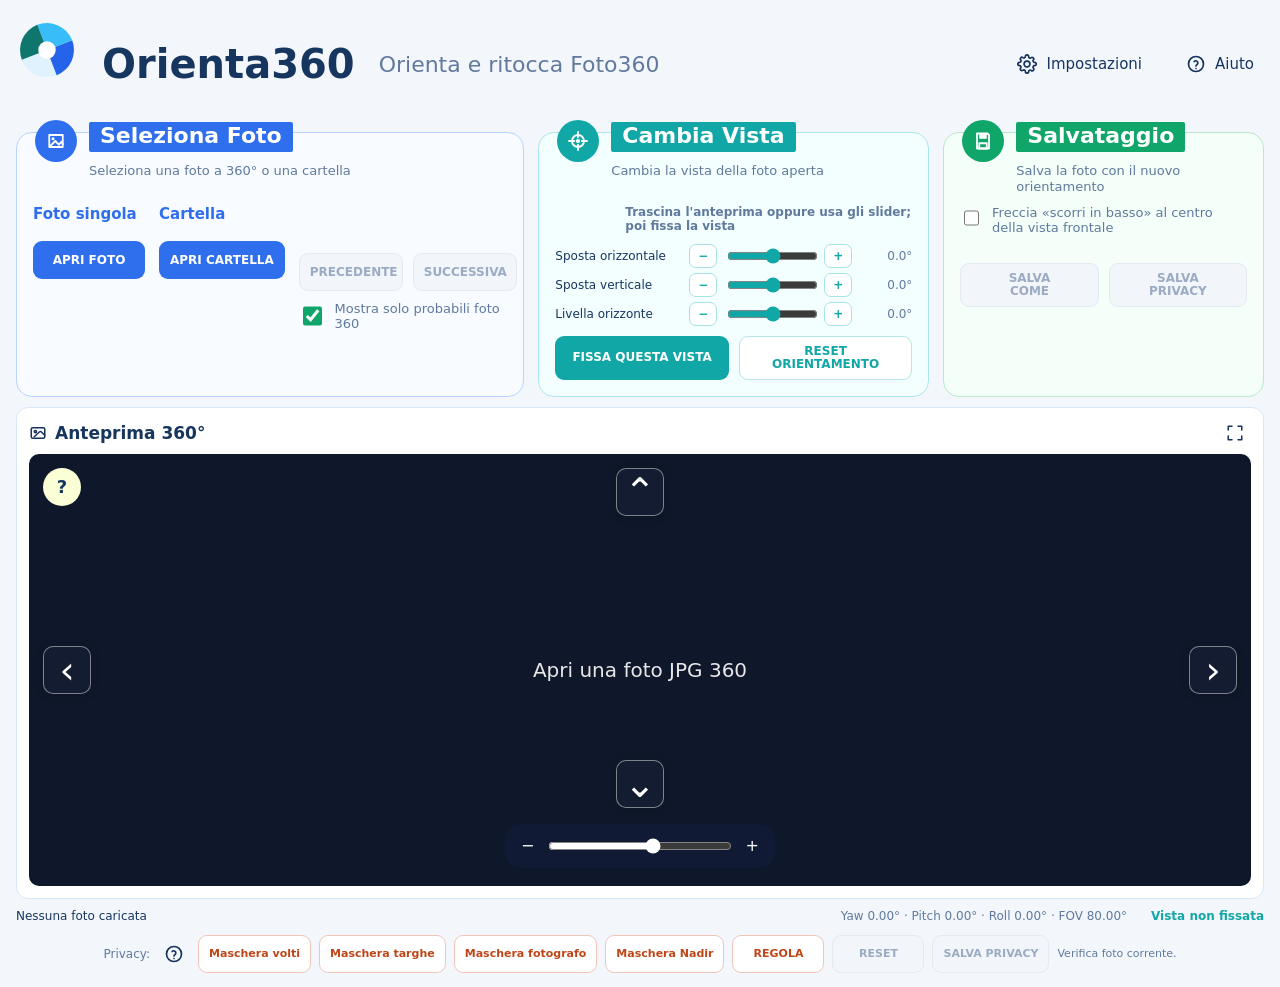
==== docs/index.html @ a8774b63 "rifatto" ====
<!doctype html>
<html lang="it">
<head>
  <meta charset="utf-8">
  <meta name="viewport" content="width=device-width, initial-scale=1">
  <title>Orienta360 Online</title>
  <link rel="icon" href="assets/icons/app-logo.svg">
  <link rel="stylesheet" href="styles.css">
</head>
<body>
  <input id="photoInput" class="visually-hidden" type="file" accept="image/jpeg,image/jpg">
  <input id="folderInput" class="visually-hidden" type="file" accept="image/jpeg,image/jpg" multiple webkitdirectory>
  <input id="logoInput" class="visually-hidden" type="file" accept="image/png,image/jpeg,image/webp,image/bmp">

  <main class="app-shell">
    <header class="app-header">
      <img src="assets/icons/app-logo.svg" alt="" class="app-logo">
      <h1>Orienta360</h1>
      <span>Orienta e ritocca Foto360</span>
      <button id="settingsButton" class="header-button" type="button" title="Impostazioni">
        <img src="assets/icons/gear.svg" alt="">
        <span>Impostazioni</span>
      </button>
      <button id="helpButton" class="header-button" type="button" title="Aiuto">
        <img src="assets/icons/help.svg" alt="">
        <span>Aiuto</span>
      </button>
    </header>

    <section class="top-grid">
      <article class="card select-card">
        <div class="card-icon blue"><img src="assets/icons/photo.svg" alt=""></div>
        <h2 class="card-title blue">Seleziona Foto</h2>
        <p class="card-subtitle">Seleziona una foto a 360° o una cartella</p>
        <div class="select-layout">
          <div>
            <h3>Foto singola</h3>
            <button id="openPhotoButton" class="action-button blue filled" type="button">APRI FOTO</button>
          </div>
          <div>
            <h3>Cartella</h3>
            <button id="openFolderButton" class="action-button blue filled" type="button">APRI CARTELLA</button>
          </div>
          <div class="folder-controls">
            <button id="previousButton" class="action-button ghost" type="button" disabled>PRECEDENTE</button>
            <button id="nextButton" class="action-button ghost" type="button" disabled>SUCCESSIVA</button>
            <label class="check-row"><input id="filter360" type="checkbox" checked> <span>Mostra solo probabili foto 360</span></label>
          </div>
        </div>
      </article>

      <article class="card view-card">
        <div class="card-icon teal"><img src="assets/icons/target.svg" alt=""></div>
        <h2 class="card-title teal">Cambia Vista</h2>
        <p class="card-subtitle">Cambia la vista della foto aperta</p>
        <p class="view-hint">Trascina l'anteprima oppure usa gli slider; poi fissa la vista</p>
        <div class="slider-row">
          <span>Sposta orizzontale</span>
          <button class="step-button" data-step="yaw:-2" type="button">−</button>
          <input id="yawSlider" type="range" min="-180" max="180" value="0" step="1">
          <button class="step-button" data-step="yaw:2" type="button">+</button>
          <output id="yawValue">0.0°</output>
        </div>
        <div class="slider-row">
          <span>Sposta verticale</span>
          <button class="step-button" data-step="pitch:-0.5" type="button">−</button>
          <input id="pitchSlider" type="range" min="-89.5" max="89.5" value="0" step="0.5">
          <button class="step-button" data-step="pitch:0.5" type="button">+</button>
          <output id="pitchValue">0.0°</output>
        </div>
        <div class="slider-row">
          <span>Livella orizzonte</span>
          <button class="step-button" data-step="roll:-0.5" type="button">−</button>
          <input id="rollSlider" type="range" min="-45" max="45" value="0" step="0.5">
          <button class="step-button" data-step="roll:0.5" type="button">+</button>
          <output id="rollValue">0.0°</output>
        </div>
        <div class="button-row">
          <button id="fixViewButton" class="action-button teal filled" type="button">FISSA QUESTA VISTA</button>
          <button id="resetViewButton" class="action-button teal outline" type="button">RESET ORIENTAMENTO</button>
        </div>
      </article>

      <article class="card save-card">
        <div class="card-icon green"><img src="assets/icons/save.svg" alt=""></div>
        <h2 class="card-title green">Salvataggio</h2>
        <p class="card-subtitle">Salva la foto con il nuovo orientamento</p>
        <label class="check-row nadir-arrow"><input id="nadirHint" type="checkbox"> <span>Freccia «scorri in basso» al centro della vista frontale</span></label>
        <div class="button-row save-buttons">
          <button id="saveOrientedButton" class="action-button green filled" type="button" disabled>SALVA<br>COME</button>
          <button id="savePrivacyButtonTop" class="action-button orange filled" type="button" disabled>SALVA<br>PRIVACY</button>
        </div>
        <div id="saveProgress" class="save-progress hidden">
          <strong>Salvataggio in corso</strong>
          <div class="progress-track"><div id="progressBar" class="progress-bar"></div></div>
        </div>
      </article>
    </section>

    <section class="preview-panel">
      <div class="preview-header">
        <img src="assets/icons/photo-outline.svg" alt="">
        <h2>Anteprima 360°</h2>
        <button id="fullscreenButton" class="icon-button" type="button" title="Anteprima grande">
          <img src="assets/icons/fullscreen.svg" alt="">
        </button>
      </div>
      <div id="previewFrame" class="preview-frame">
        <canvas id="previewCanvas"></canvas>
        <div id="emptyPreview" class="empty-preview">Apri una foto JPG 360</div>
        <div id="loadingPreview" class="loading-preview hidden" aria-live="polite">
          <div class="loader"></div>
          <strong>Caricamento foto in corso...</strong>
        </div>
        <button class="nav-arrow left" data-nudge="yaw:-5" type="button">‹</button>
        <button class="nav-arrow right" data-nudge="yaw:5" type="button">›</button>
        <button class="nav-arrow up" data-nudge="pitch:2" type="button">⌃</button>
        <button class="nav-arrow down" data-nudge="pitch:-2" type="button">⌄</button>
        <button id="previewHelp" class="preview-help" type="button">?</button>
        <div id="previewTip" class="preview-tip hidden">Trascina nella direzione in cui vuoi guardare. Shift+trascinamento accelera.</div>
        <div class="zoom-bar">
          <span>−</span>
          <input id="fovSlider" type="range" min="25" max="120" value="80" step="1">
          <span>+</span>
        </div>
      </div>
    </section>

    <section class="status-row">
      <span id="fileInfo">Nessuna foto caricata</span>
      <span id="viewInfo">Yaw 0.00° · Pitch 0.00° · Roll 0.00° · FOV 80.00°</span>
      <strong id="fixedText">Vista non fissata</strong>
    </section>

    <section class="privacy-row">
      <span>Privacy:</span>
      <button id="privacyHelpButton" class="small-icon-button" type="button" title="Istruzioni privacy"><img src="assets/icons/help.svg" alt=""></button>
      <button class="privacy-button" data-tool="faces" type="button">Maschera volti</button>
      <button class="privacy-button" data-tool="plates" type="button">Maschera targhe</button>
      <button class="privacy-button" data-tool="photographer" type="button">Maschera fotografo</button>
      <button class="privacy-button" data-tool="nadir" type="button">Maschera Nadir</button>
      <button id="privacyTuneButton" class="privacy-button outline" type="button">REGOLA</button>
      <button id="resetPrivacyButton" class="privacy-button outline" type="button" disabled>RESET</button>
      <button id="savePrivacyButton" class="privacy-button filled" type="button" disabled>SALVA PRIVACY</button>
      <span id="privacyStatus">Verifica foto corrente.</span>
    </section>
  </main>

  <dialog id="privacyDialog" class="floating-dialog">
    <form method="dialog">
      <button class="dialog-close" value="close" aria-label="Chiudi">×</button>
    </form>
    <h2>Regola mascheramenti Privacy</h2>
    <div class="form-grid">
      <label>Tipo Nadir</label>
      <div class="segmented">
        <button id="nadirMosaicButton" type="button">MOSAICO</button>
        <button id="nadirLogoButton" type="button">LOGO</button>
      </div>

      <label>Logo</label>
      <div class="inline-field">
        <button id="chooseLogoButton" class="action-button orange outline" type="button">SCEGLI FILE</button>
        <span id="logoName">Nessun logo</span>
      </div>

      <label>Dimensione Nadir</label>
      <input id="nadirSize" type="range" min="14" max="42" value="26" step="1">

      <label class="mosaic-only">Grana mosaico</label>
      <input id="mosaicScale" class="mosaic-only" type="range" min="0.7" max="2.2" value="1" step="0.1">

      <label class="logo-only">Opacità logo</label>
      <input id="logoOpacity" class="logo-only" type="range" min="5" max="100" value="78" step="1">

      <label class="logo-only">Sfumatura bordo</label>
      <input id="logoFeather" class="logo-only" type="range" min="0" max="80" value="22" step="1">

      <label class="logo-only">Ovalizzazione</label>
      <input id="logoOval" class="logo-only" type="range" min="-60" max="60" value="0" step="1">

      <label class="logo-only">Ruota logo</label>
      <input id="logoRotation" class="logo-only" type="range" min="0" max="360" value="0" step="1">

      <label class="logo-only">Sposta X</label>
      <input id="logoOffsetX" class="logo-only" type="range" min="-55" max="55" value="0" step="1">

      <label class="logo-only">Sposta Y</label>
      <input id="logoOffsetY" class="logo-only" type="range" min="-55" max="55" value="0" step="1">
    </div>
    <div class="dialog-actions">
      <button id="resetNadirButton" class="action-button orange outline" type="button">RESET PARAMETRI</button>
    </div>
  </dialog>

  <dialog id="helpDialog" class="help-dialog">
    <form method="dialog"><button class="dialog-close" value="close" aria-label="Chiudi">×</button></form>
    <h2>Aiuto - Orienta360 Online</h2>
    <p><strong>Apri Foto</strong> carica una JPG panoramica dal tuo PC. La foto resta nel browser e non viene caricata su un server.</p>
    <p><strong>Apri Cartella</strong> chiede al browser il permesso di leggere le JPG della cartella scelta: le immagini restano sul PC dell'utente e non vengono inviate a GitHub.</p>
    <p><strong>Cambia Vista</strong> regola Yaw, Pitch, Roll e zoom dell'anteprima. Trascina l'anteprima nella direzione in cui vuoi guardare.</p>
    <p><strong>Salva Come</strong> produce una nuova JPG 360 orientata e inserisce i metadata GPano per il riconoscimento come panoramica.</p>
    <p><strong>Privacy</strong> permette maschere ovali per volti, rettangolari per targhe, maschera fotografo e copertura Nadir con mosaico o logo. Se non hai usato <strong>Fissa questa vista</strong>, il salvataggio privacy mantiene l'orientamento originale della foto.</p>
    <p>Versione online senza video: per video e lavorazioni pesanti resta disponibile l'app locale.</p>
  </dialog>

  <script src="app.js"></script>
</body>
</html>
---- docs/styles.css ----
:root {
  --bg: #f3f7fc;
  --text: #16365f;
  --muted: #60799d;
  --blue: #2f6fed;
  --teal: #12a7a7;
  --green: #10a66a;
  --video-blue: #43b6dc;
  --orange: #e7662e;
  --orange-muted: #d97958;
  --orange-active: #bf4517;
  --line: #d8e8fb;
  --shadow: 0 14px 38px rgba(22, 54, 95, 0.12);
  font-family: "Segoe UI", system-ui, -apple-system, BlinkMacSystemFont, sans-serif;
}

* { box-sizing: border-box; }

body {
  margin: 0;
  color: var(--text);
  background: var(--bg);
}

button, input {
  font: inherit;
}

button {
  cursor: pointer;
}

button:disabled {
  cursor: default;
}

.visually-hidden {
  position: absolute;
  width: 1px;
  height: 1px;
  overflow: hidden;
  clip: rect(0 0 0 0);
  white-space: nowrap;
}

.app-shell {
  min-width: 1280px;
  min-height: 100vh;
  padding: 20px 24px 12px;
}

.app-header {
  display: flex;
  align-items: center;
  gap: 24px;
  height: 112px;
  padding-bottom: 24px;
}

.app-logo {
  width: 62px;
  height: 62px;
  transform: translateY(-14px);
}

.app-header h1 {
  margin: 0;
  font-size: 40px;
  line-height: 1;
  font-weight: 700;
}

.app-header > span {
  color: var(--muted);
  font-size: 22px;
  margin-right: auto;
}

.header-button {
  display: inline-flex;
  align-items: center;
  gap: 9px;
  border: 0;
  background: transparent;
  color: var(--text);
  font-size: 15px;
  padding: 8px 10px;
  border-radius: 8px;
}

.header-button:hover {
  background: #e8f1fc;
}

.header-button img,
.small-icon-button img {
  width: 20px;
  height: 20px;
}

.top-grid {
  display: grid;
  grid-template-columns: minmax(480px, 5fr) minmax(390px, 4.1fr) minmax(285px, 3fr);
  gap: 14px;
  min-height: 250px;
  margin-bottom: 10px;
}

.card {
  position: relative;
  border: 1px solid var(--line);
  border-radius: 16px;
  background: #fff;
  padding: 72px 22px 16px;
}

.select-card {
  background: #f8fbff;
  border-color: #b9d3ff;
}

.view-card {
  background: #f3ffff;
  border-color: #a8e8ed;
}

.save-card {
  background: #f3fff8;
  border-color: #bae7ce;
  min-width: 285px;
}

.card-icon {
  position: absolute;
  top: -13px;
  left: 18px;
  width: 42px;
  height: 42px;
  border-radius: 50%;
  display: grid;
  place-items: center;
}

.card-icon img {
  width: 24px;
  height: 24px;
}

.card-icon.blue,
.card-title.blue { background: var(--blue); }
.card-icon.teal,
.card-title.teal { background: var(--teal); }
.card-icon.green,
.card-title.green { background: var(--green); }

.card-title {
  position: absolute;
  top: -11px;
  left: 72px;
  margin: 0;
  padding: 3px 11px 5px;
  color: white;
  border-radius: 2px;
  font-size: 22px;
  line-height: 1;
  font-weight: 700;
}

.card-subtitle {
  position: absolute;
  top: 30px;
  left: 72px;
  right: 18px;
  margin: 0;
  color: var(--muted);
  font-size: 13px;
  white-space: nowrap;
  overflow: hidden;
  text-overflow: ellipsis;
}

.save-card .card-subtitle {
  white-space: normal;
  line-height: 1.2;
}

.select-layout {
  display: grid;
  grid-template-columns: 1fr 1.1fr 1.65fr;
  gap: 14px;
  height: 100%;
}

.select-layout h3 {
  color: var(--blue);
  font-size: 15px;
  margin: 0 0 18px;
  white-space: nowrap;
}

.select-layout .action-button {
  width: 100%;
  min-width: 112px;
}

.folder-controls {
  display: grid;
  grid-template-columns: 1fr 1fr;
  gap: 10px;
  align-content: center;
}

.folder-controls .action-button {
  min-width: 104px;
}

.folder-controls .check-row {
  grid-column: 1 / -1;
}

.action-button,
.privacy-button {
  min-height: 38px;
  border-radius: 9px;
  padding: 8px 10px;
  border: 1px solid transparent;
  font-weight: 700;
  font-size: 12px;
  line-height: 1.08;
  text-align: center;
}

.select-layout .action-button,
.save-buttons .action-button {
  white-space: nowrap;
}

.action-button.filled,
.privacy-button.filled {
  color: white;
}

.action-button.outline,
.privacy-button.outline,
.action-button.ghost {
  background: #fff;
}

.blue.filled { background: var(--blue); }
.teal.filled { background: var(--teal); }
.green.filled { background: var(--green); }
.orange.filled,
.privacy-button.filled { background: var(--orange-active); }

.blue.outline,
.blue.ghost { color: var(--blue); border-color: #c8d8f0; }
.teal.outline { color: var(--teal); border-color: #b7e6e9; }
.green.outline { color: var(--green); border-color: #bde6ce; }
.orange.outline,
.privacy-button.outline { color: var(--orange-active); border-color: #f0c6b8; }

.action-button:disabled,
.privacy-button:disabled {
  color: #9aabc3;
  background: #f2f6fb;
  border-color: #e2eaf4;
}

.view-hint {
  margin: 0 0 8px 70px;
  color: var(--muted);
  font-size: 12px;
  font-weight: 700;
}

.slider-row {
  display: grid;
  grid-template-columns: 126px 28px minmax(90px, 1fr) 28px 52px;
  align-items: center;
  gap: 8px;
  min-height: 29px;
  font-size: 12px;
}

.slider-row output {
  color: var(--muted);
  text-align: right;
}

.step-button {
  width: 28px;
  height: 24px;
  border-radius: 7px;
  border: 1px solid #a7e2e5;
  background: white;
  color: var(--teal);
  font-weight: 700;
}

input[type="range"] {
  width: 100%;
  accent-color: var(--teal);
}

.button-row {
  display: flex;
  gap: 10px;
  margin-top: 8px;
}

.button-row > button {
  flex: 1;
}

.check-row {
  display: flex;
  align-items: center;
  gap: 10px;
  color: var(--muted);
  font-size: 13px;
}

.check-row input {
  width: 20px;
  height: 20px;
  accent-color: var(--green);
}

.nadir-arrow {
  min-height: 58px;
  align-items: flex-start;
}

.save-buttons {
  margin-top: 0;
}

.save-progress {
  margin-top: 26px;
  font-size: 12px;
}

.progress-track {
  height: 20px;
  margin-top: 6px;
  background: #d7f0e4;
  overflow: hidden;
}

.progress-bar {
  width: 0%;
  height: 100%;
  background: var(--green);
  transition: width 0.18s ease;
}

.preview-panel {
  border: 1px solid var(--line);
  border-radius: 12px;
  background: white;
  padding: 12px;
}

.preview-header {
  display: flex;
  align-items: center;
  gap: 8px;
  height: 26px;
  margin-bottom: 8px;
}

.preview-header img {
  width: 18px;
  height: 18px;
}

.preview-header h2 {
  font-size: 17px;
  margin: 0;
  flex: 1;
}

.icon-button,
.small-icon-button {
  border: 0;
  border-radius: 8px;
  background: transparent;
  width: 32px;
  height: 32px;
  display: grid;
  place-items: center;
}

.icon-button:hover,
.small-icon-button:hover {
  background: #e8f1fc;
}

.preview-frame {
  position: relative;
  height: min(48vh, 510px);
  min-height: 300px;
  border-radius: 10px;
  overflow: hidden;
  background: #0f172a;
}

#previewCanvas {
  width: 100%;
  height: 100%;
  display: block;
}

.empty-preview {
  position: absolute;
  inset: 0;
  display: grid;
  place-items: center;
  color: #e7e7e7;
  font-size: 20px;
}

.loading-preview {
  position: absolute;
  inset: 0;
  z-index: 9;
  display: grid;
  place-items: center;
  align-content: center;
  gap: 14px;
  background: rgba(15, 23, 42, 0.78);
  color: white;
  font-size: 17px;
}

.loader {
  width: 42px;
  height: 42px;
  border-radius: 50%;
  border: 4px solid rgba(255,255,255,0.35);
  border-top-color: white;
  animation: spin 0.8s linear infinite;
}

@keyframes spin {
  to { transform: rotate(360deg); }
}

.nav-arrow {
  position: absolute;
  z-index: 4;
  width: 48px;
  height: 48px;
  border-radius: 10px;
  border: 1px solid rgba(255,255,255,0.45);
  background: rgba(25, 35, 55, 0.50);
  color: white;
  font-size: 38px;
  line-height: 1;
  box-shadow: 0 1px 10px rgba(0,0,0,0.18);
}

.nav-arrow.left { left: 14px; top: calc(50% - 24px); }
.nav-arrow.right { right: 14px; top: calc(50% - 24px); }
.nav-arrow.up { top: 14px; left: calc(50% - 24px); }
.nav-arrow.down { bottom: 78px; left: calc(50% - 24px); }

.preview-help {
  position: absolute;
  top: 14px;
  left: 14px;
  z-index: 5;
  width: 38px;
  height: 38px;
  border: 0;
  border-radius: 50%;
  background: #fbffd6;
  color: var(--text);
  font-weight: 700;
  font-size: 18px;
}

.preview-tip {
  position: absolute;
  top: 58px;
  left: 14px;
  z-index: 6;
  max-width: 520px;
  padding: 8px 12px;
  border-radius: 8px;
  background: rgba(247, 249, 252, 0.92);
  color: #4f5f74;
  font-size: 12px;
}

.zoom-bar {
  position: absolute;
  left: 50%;
  bottom: 18px;
  transform: translateX(-50%);
  z-index: 5;
  display: flex;
  align-items: center;
  gap: 12px;
  width: 270px;
  height: 44px;
  padding: 0 16px;
  border-radius: 16px;
  background: rgba(17, 27, 56, 0.80);
  color: white;
}

.zoom-bar input {
  accent-color: white;
}

.status-row {
  display: flex;
  align-items: center;
  gap: 24px;
  min-height: 34px;
  color: var(--muted);
  font-size: 12px;
}

#fileInfo {
  color: var(--text);
  flex: 1;
  white-space: nowrap;
  overflow: hidden;
  text-overflow: ellipsis;
}

#fixedText {
  color: var(--teal);
}

.privacy-row {
  display: flex;
  align-items: center;
  justify-content: center;
  gap: 8px;
  min-height: 42px;
  white-space: nowrap;
}

.preview-frame.fullscreen-active {
  height: 100vh;
  min-height: 100vh;
  border-radius: 0;
}

.preview-frame.fullscreen-active .privacy-row {
  position: absolute;
  left: 50%;
  bottom: 76px;
  z-index: 8;
  width: min(960px, calc(100% - 32px));
  min-height: 48px;
  padding: 8px 10px;
  transform: translateX(-50%);
  border: 1px solid rgba(255,255,255,0.34);
  border-radius: 16px;
  background: rgba(247, 249, 252, 0.88);
  box-shadow: 0 10px 28px rgba(0,0,0,0.22);
  backdrop-filter: blur(10px);
  flex-wrap: wrap;
}

.preview-frame.fullscreen-active .privacy-button {
  min-width: 104px;
}

.privacy-row > span:first-child {
  color: var(--muted);
  font-size: 12px;
}

.privacy-button {
  color: var(--orange-active);
  background: white;
  border-color: #f0c6b8;
  min-width: 108px;
}

.privacy-button.active {
  color: white;
  background: var(--orange-active);
}

#privacyStatus {
  max-width: 220px;
  color: var(--muted);
  font-size: 11px;
  white-space: normal;
}

dialog {
  border: 1px solid #c7dcf7;
  border-radius: 18px;
  background: #f8fbff;
  color: var(--text);
  box-shadow: var(--shadow);
}

dialog::backdrop {
  background: rgba(12, 24, 38, 0.35);
}

.floating-dialog {
  width: 640px;
  padding: 22px;
}

.help-dialog {
  width: min(780px, calc(100vw - 70px));
  max-height: calc(100vh - 70px);
  padding: 24px;
}

.help-dialog p {
  line-height: 1.45;
}

.dialog-close {
  position: absolute;
  top: 10px;
  right: 12px;
  width: 34px;
  height: 34px;
  border: 0;
  border-radius: 50%;
  background: transparent;
  color: var(--muted);
  font-size: 25px;
}

.dialog-close:hover {
  background: #edf3f9;
}

.floating-dialog h2,
.help-dialog h2 {
  margin: 0 0 18px;
  color: var(--orange-active);
  font-size: 17px;
}

.form-grid {
  display: grid;
  grid-template-columns: 130px 1fr;
  gap: 13px 16px;
  align-items: center;
}

.form-grid label {
  font-size: 13px;
  font-weight: 600;
}

.segmented {
  display: flex;
  gap: 8px;
}

.segmented button {
  min-width: 100px;
  min-height: 34px;
  border: 1px solid #efb8a6;
  border-radius: 10px;
  background: white;
  color: var(--orange-active);
  font-weight: 700;
}

.segmented button.active {
  background: var(--orange-active);
  color: white;
}

.inline-field {
  display: flex;
  align-items: center;
  gap: 12px;
  min-width: 0;
}

.inline-field span {
  color: var(--muted);
  font-size: 12px;
  overflow: hidden;
  text-overflow: ellipsis;
  white-space: nowrap;
}

.dialog-actions {
  display: flex;
  justify-content: flex-end;
  margin-top: 18px;
}

.hidden,
.logo-only.hidden,
.mosaic-only.hidden {
  display: none !important;
}

@media (max-width: 1280px) {
  .app-shell { min-width: 1200px; padding-inline: 16px; }
  .top-grid { grid-template-columns: minmax(470px, 1.3fr) minmax(375px, 1fr) minmax(285px, 0.82fr); }
  .card { padding-inline: 16px; }
  .privacy-button { min-width: 92px; font-size: 11px; }
}
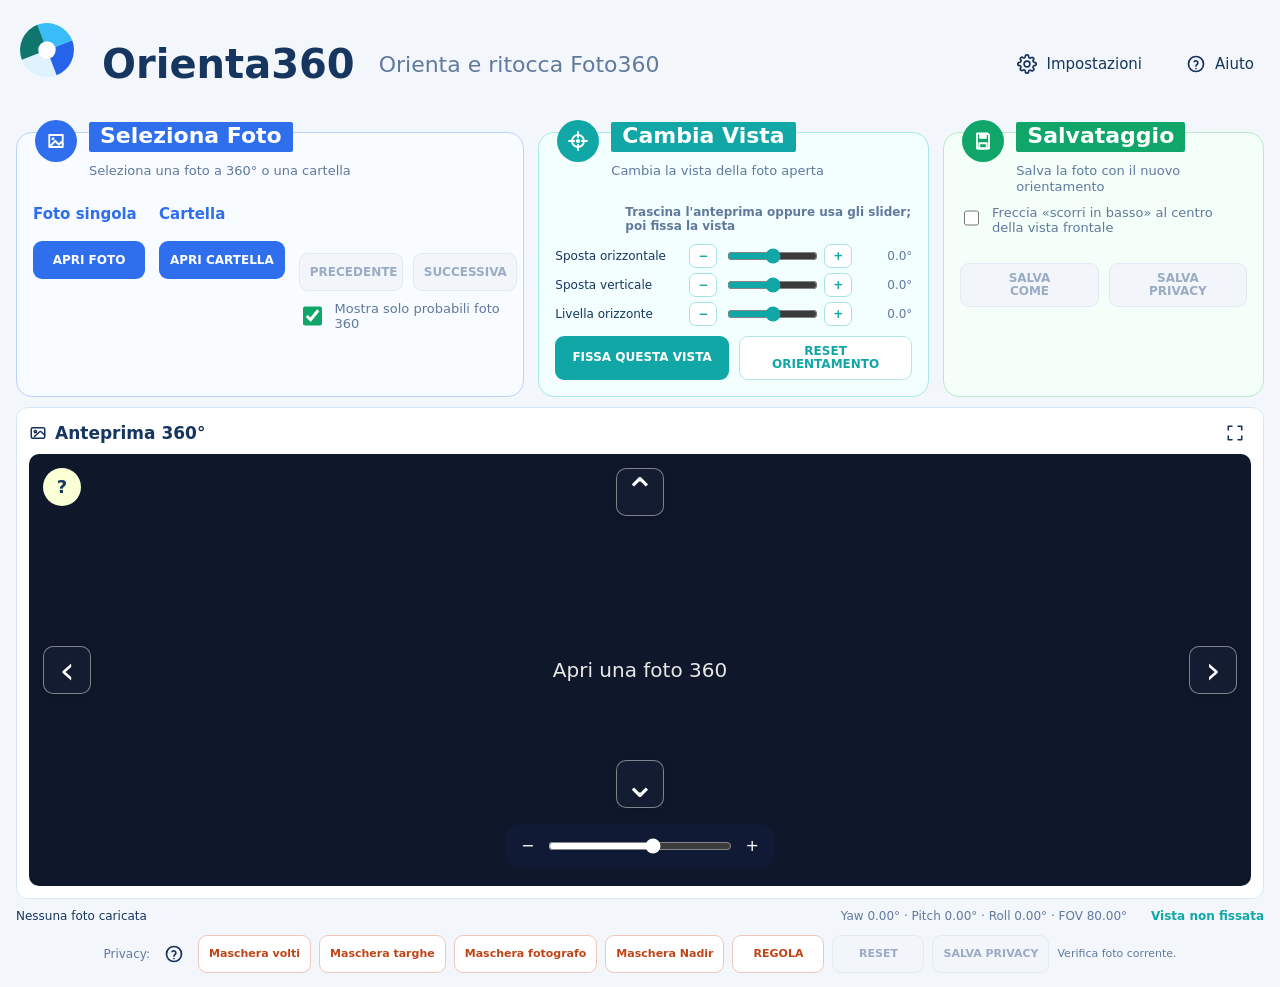
==== commit 85856c01: "Fullscreen - salvataggio - apertura cartella - pulsante × per uscire dal fullscreen: [index.html (li" ====
--- a/docs/index.html
+++ b/docs/index.html
@@ -8,8 +8,8 @@
   <link rel="stylesheet" href="styles.css">
 </head>
 <body>
-  <input id="photoInput" class="visually-hidden" type="file" accept="image/jpeg,image/jpg">
-  <input id="folderInput" class="visually-hidden" type="file" accept="image/jpeg,image/jpg" multiple webkitdirectory>
+  <input id="photoInput" class="visually-hidden" type="file" accept="image/jpeg,image/jpg,image/png,.jpg,.jpeg,.png">
+  <input id="folderInput" class="visually-hidden" type="file" accept="image/jpeg,image/jpg,image/png,.jpg,.jpeg,.png" multiple webkitdirectory>
   <input id="logoInput" class="visually-hidden" type="file" accept="image/png,image/jpeg,image/webp,image/bmp">
 
   <main class="app-shell">
@@ -107,11 +107,12 @@
       </div>
       <div id="previewFrame" class="preview-frame">
         <canvas id="previewCanvas"></canvas>
-        <div id="emptyPreview" class="empty-preview">Apri una foto JPG 360</div>
+        <div id="emptyPreview" class="empty-preview">Apri una foto 360</div>
         <div id="loadingPreview" class="loading-preview hidden" aria-live="polite">
           <div class="loader"></div>
           <strong>Caricamento foto in corso...</strong>
         </div>
+        <button id="fullscreenCloseButton" class="fullscreen-close hidden" type="button" title="Torna all'anteprima piccola" aria-label="Torna all'anteprima piccola">×</button>
         <button class="nav-arrow left" data-nudge="yaw:-5" type="button">‹</button>
         <button class="nav-arrow right" data-nudge="yaw:5" type="button">›</button>
         <button class="nav-arrow up" data-nudge="pitch:2" type="button">⌃</button>
@@ -142,6 +143,10 @@
       <button id="privacyTuneButton" class="privacy-button outline" type="button">REGOLA</button>
       <button id="resetPrivacyButton" class="privacy-button outline" type="button" disabled>RESET</button>
       <button id="savePrivacyButton" class="privacy-button filled" type="button" disabled>SALVA PRIVACY</button>
+      <div id="privacyProgress" class="privacy-progress hidden" aria-live="polite">
+        <strong>Salvataggio privacy in corso</strong>
+        <div class="privacy-progress-track"><div id="privacyProgressBar" class="privacy-progress-bar"></div></div>
+      </div>
       <span id="privacyStatus">Verifica foto corrente.</span>
     </section>
   </main>
@@ -196,14 +201,25 @@
   <dialog id="helpDialog" class="help-dialog">
     <form method="dialog"><button class="dialog-close" value="close" aria-label="Chiudi">×</button></form>
     <h2>Aiuto - Orienta360 Online</h2>
-    <p><strong>Apri Foto</strong> carica una JPG panoramica dal tuo PC. La foto resta nel browser e non viene caricata su un server.</p>
-    <p><strong>Apri Cartella</strong> chiede al browser il permesso di leggere le JPG della cartella scelta: le immagini restano sul PC dell'utente e non vengono inviate a GitHub.</p>
+    <p><strong>Apri Foto</strong> carica una JPG, JPEG o PNG panoramica dal tuo PC. La foto resta nel browser e non viene caricata su un server.</p>
+    <p><strong>Apri Cartella</strong> chiede al browser il permesso di leggere solo immagini JPG, JPEG o PNG dalla cartella scelta: le immagini restano sul PC dell'utente e non vengono inviate a GitHub.</p>
     <p><strong>Cambia Vista</strong> regola Yaw, Pitch, Roll e zoom dell'anteprima. Trascina l'anteprima nella direzione in cui vuoi guardare.</p>
     <p><strong>Salva Come</strong> produce una nuova JPG 360 orientata e inserisce i metadata GPano per il riconoscimento come panoramica.</p>
     <p><strong>Privacy</strong> permette maschere ovali per volti, rettangolari per targhe, maschera fotografo e copertura Nadir con mosaico o logo. Se non hai usato <strong>Fissa questa vista</strong>, il salvataggio privacy mantiene l'orientamento originale della foto.</p>
     <p>Versione online senza video: per video e lavorazioni pesanti resta disponibile l'app locale.</p>
   </dialog>
 
+  <dialog id="folderDialog" class="help-dialog folder-dialog">
+    <form method="dialog"><button class="dialog-close" value="cancel" aria-label="Chiudi">×</button></form>
+    <h2>Apri cartella</h2>
+    <p>La web app non copia file su GitHub e non li invia online: il browser leggerà la cartella scelta solo sul tuo PC.</p>
+    <p>Verranno aperte soltanto immagini JPG, JPEG o PNG. Video e altri file saranno ignorati.</p>
+    <div class="dialog-actions folder-actions">
+      <button id="cancelFolderButton" class="action-button blue outline" type="button">ANNULLA</button>
+      <button id="confirmFolderButton" class="action-button blue filled" type="button">SCEGLI CARTELLA</button>
+    </div>
+  </dialog>
+
   <script src="app.js"></script>
 </body>
 </html>
--- a/docs/styles.css
+++ b/docs/styles.css
@@ -354,6 +354,30 @@
   transition: width 0.18s ease;
 }
 
+.privacy-progress {
+  flex: 0 0 min(520px, 100%);
+  display: grid;
+  grid-template-columns: auto minmax(180px, 1fr);
+  align-items: center;
+  gap: 10px;
+  color: var(--text);
+  font-size: 12px;
+  white-space: normal;
+}
+
+.privacy-progress-track {
+  height: 14px;
+  overflow: hidden;
+  background: #f8dfd4;
+}
+
+.privacy-progress-bar {
+  width: 0%;
+  height: 100%;
+  background: var(--orange-active);
+  transition: width 0.18s ease;
+}
+
 .preview-panel {
   border: 1px solid var(--line);
   border-radius: 12px;
@@ -493,6 +517,26 @@
   font-size: 12px;
 }
 
+.fullscreen-close {
+  position: absolute;
+  top: 16px;
+  right: 16px;
+  z-index: 10;
+  width: 44px;
+  height: 44px;
+  border: 1px solid rgba(255,255,255,0.46);
+  border-radius: 12px;
+  background: rgba(17, 27, 56, 0.72);
+  color: white;
+  font-size: 34px;
+  line-height: 1;
+  box-shadow: 0 1px 12px rgba(0,0,0,0.24);
+}
+
+.fullscreen-close:hover {
+  background: rgba(17, 27, 56, 0.90);
+}
+
 .zoom-bar {
   position: absolute;
   left: 50%;
@@ -541,6 +585,7 @@
   justify-content: center;
   gap: 8px;
   min-height: 42px;
+  flex-wrap: wrap;
   white-space: nowrap;
 }
 
@@ -699,6 +744,18 @@
   margin-top: 18px;
 }
 
+.folder-dialog {
+  width: min(560px, calc(100vw - 48px));
+}
+
+.folder-actions {
+  gap: 10px;
+}
+
+.folder-actions .action-button {
+  min-width: 150px;
+}
+
 .hidden,
 .logo-only.hidden,
 .mosaic-only.hidden {
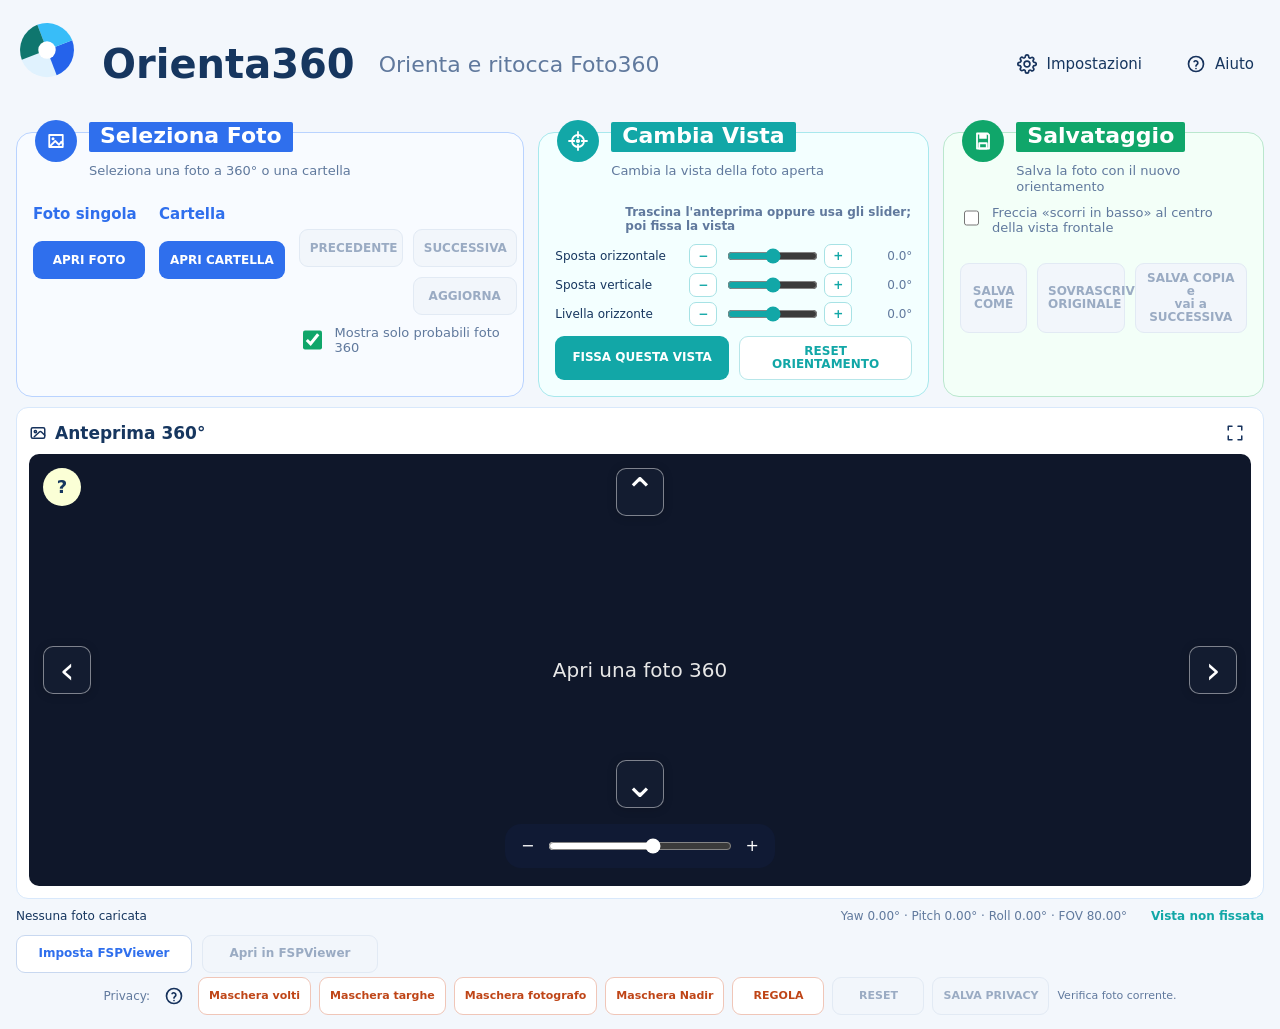
==== commit 9532691f: "Modifiche 13.10.26 ore 17.00 AGGIORNA nella sezione cartella. SALVA COME, SOVRASCRIVI ORIGINALE, SA" ====
--- a/docs/index.html
+++ b/docs/index.html
@@ -44,6 +44,7 @@
           <div class="folder-controls">
             <button id="previousButton" class="action-button ghost" type="button" disabled>PRECEDENTE</button>
             <button id="nextButton" class="action-button ghost" type="button" disabled>SUCCESSIVA</button>
+            <button id="refreshFolderButton" class="action-button ghost" type="button" disabled>AGGIORNA</button>
             <label class="check-row"><input id="filter360" type="checkbox" checked> <span>Mostra solo probabili foto 360</span></label>
           </div>
         </div>
@@ -88,7 +89,8 @@
         <label class="check-row nadir-arrow"><input id="nadirHint" type="checkbox"> <span>Freccia «scorri in basso» al centro della vista frontale</span></label>
         <div class="button-row save-buttons">
           <button id="saveOrientedButton" class="action-button green filled" type="button" disabled>SALVA<br>COME</button>
-          <button id="savePrivacyButtonTop" class="action-button orange filled" type="button" disabled>SALVA<br>PRIVACY</button>
+          <button id="overwriteButton" class="action-button green filled" type="button" disabled>SOVRASCRIVI<br>ORIGINALE</button>
+          <button id="saveNextButton" class="action-button green outline" type="button" disabled>SALVA COPIA e<br>vai a SUCCESSIVA</button>
         </div>
         <div id="saveProgress" class="save-progress hidden">
           <strong>Salvataggio in corso</strong>
@@ -131,6 +133,11 @@
       <span id="fileInfo">Nessuna foto caricata</span>
       <span id="viewInfo">Yaw 0.00° · Pitch 0.00° · Roll 0.00° · FOV 80.00°</span>
       <strong id="fixedText">Vista non fissata</strong>
+    </section>
+
+    <section class="viewer-row">
+      <button id="setViewerButton" class="action-button blue outline" type="button">Imposta FSPViewer</button>
+      <button id="openViewerButton" class="action-button ghost" type="button" disabled>Apri in FSPViewer</button>
     </section>
 
     <section class="privacy-row">
@@ -201,12 +208,37 @@
   <dialog id="helpDialog" class="help-dialog">
     <form method="dialog"><button class="dialog-close" value="close" aria-label="Chiudi">×</button></form>
     <h2>Aiuto - Orienta360 Online</h2>
-    <p><strong>Apri Foto</strong> carica una JPG, JPEG o PNG panoramica dal tuo PC. La foto resta nel browser e non viene caricata su un server.</p>
+    <h3>1. Seleziona Foto</h3>
+    <p><strong>Apri Foto</strong> carica una singola foto 360° JPG, JPEG o PNG. La foto resta nel browser e non viene caricata su un server.</p>
     <p><strong>Apri Cartella</strong> chiede al browser il permesso di leggere solo immagini JPG, JPEG o PNG dalla cartella scelta: le immagini restano sul PC dell'utente e non vengono inviate a GitHub.</p>
-    <p><strong>Cambia Vista</strong> regola Yaw, Pitch, Roll e zoom dell'anteprima. Trascina l'anteprima nella direzione in cui vuoi guardare.</p>
-    <p><strong>Salva Come</strong> produce una nuova JPG 360 orientata e inserisce i metadata GPano per il riconoscimento come panoramica.</p>
-    <p><strong>Privacy</strong> permette maschere ovali per volti, rettangolari per targhe, maschera fotografo e copertura Nadir con mosaico o logo. Se non hai usato <strong>Fissa questa vista</strong>, il salvataggio privacy mantiene l'orientamento originale della foto.</p>
-    <p>Versione online senza video: per video e lavorazioni pesanti resta disponibile l'app locale.</p>
+    <p>La spunta <strong>Mostra solo probabili foto 360</strong> è utile quando nella cartella sono presenti sia foto normali sia foto 360°.</p>
+    <p><strong>Aggiorna</strong> è utile se aggiungi nuove immagini nella cartella da Esplora risorse mentre la cartella è già aperta nell'app.</p>
+
+    <h3>2. Cambia Vista</h3>
+    <p>Usa i controlli di zoom solo per analizzare meglio l'anteprima durante il lavoro: il livello di zoom non è un parametro che possa essere fisicamente salvato in una nuova foto 360.</p>
+    <p>Trascina il mouse nell'anteprima: orizzontalmente, <strong>Yaw</strong>, per modificare la vista iniziale; verticalmente, <strong>Pitch</strong>, per inclinare la vista verso alto o basso.</p>
+    <p><strong>Trascina nella direzione in cui vuoi spostare la vista</strong>: verso destra per guardare più a destra, verso l'alto per guardare più in alto.</p>
+    <p><strong>Shift+trascinamento</strong> accelera lo spostamento. In alternativa puoi usare le frecce sui lati dell'anteprima oppure gli slider.</p>
+    <p>Poi salva le modifiche di orientamento con <strong>Fissa questa vista</strong> oppure resetta l'orientamento.</p>
+
+    <h3>3. Salvataggio</h3>
+    <p>Per attrarre l'attenzione verso il nadir dell'immagine, puoi sovrapporre una freccia rivolta verso il basso spuntando <strong>Freccia “scorri in basso” al centro della vista frontale</strong>.</p>
+    <p><strong>Salva come</strong> crea una nuova copia e, nei browser compatibili, apre la finestra di salvataggio con il nome proposto.</p>
+    <p><strong>Sovrascrivi originale</strong> modifica il file originale quando il browser ha ricevuto un permesso di scrittura sul file o sulla cartella. Se possibile, prima crea un backup <strong>_BACKUP_ORIGINALE</strong>; se il browser non concede quel permesso, viene proposta una copia.</p>
+    <p><strong>Salva copia e vai a successiva</strong> salva una copia con suffisso <strong>_ORIENTATA</strong> e passa alla foto seguente nella sequenza della cartella scelta.</p>
+    <p>Se devi solo mascherare volti, targhe, persone o altri dettagli senza cambiare l'orientamento della foto, puoi saltare i comandi del box <strong>Cambia Vista</strong> e usare direttamente la sezione <strong>Privacy</strong>.</p>
+
+    <h3>4. Visualizzatore</h3>
+    <p><strong>Imposta FSPViewer</strong> apre la scheda Visualizzatore nelle impostazioni. Nella versione online il browser non può lanciare direttamente un programma installato sul PC, ma la scheda resta utile per ricordare il percorso e la procedura di verifica.</p>
+    <p><strong>Apri in FSPViewer</strong> resta disponibile come promemoria operativo: dopo il salvataggio apri il JPG scaricato con FSPViewer da Esplora risorse o dalla barra download del browser.</p>
+
+    <h3>5. Privacy</h3>
+    <p><strong>Maschera Nadir</strong> si applica in automatico sul polo basso dell'immagine.</p>
+    <p><strong>Maschera fotografo</strong> è un ovale che in prossimità dei poli diventa una maschera polare e può essere abbinata alla Maschera Nadir.</p>
+    <p><strong>Regola</strong> permette di modificare l'ampiezza della Maschera Nadir e, quando usi il mosaico, la grana applicata alle maschere privacy.</p>
+    <p>Per il <strong>Nadir</strong> puoi scegliere tra copertura a mosaico oppure <strong>logo</strong>. In modalità logo puoi selezionare un file immagine e regolare opacità, sfumatura dei bordi, dimensione, rotazione, ovalizzazione e spostamento.</p>
+    <p><strong>Click</strong> sull'anteprima = posiziona maschera. <strong>Trascinamento</strong> = sposta la vista. <strong>Shift+trascinamento</strong> = spostamento rapido. <strong>Ctrl+Z</strong> annulla l'ultima maschera.</p>
+    <p><strong>Salva Privacy</strong> salva i mascheramenti applicati e produce un file con suffisso <strong>_MASCHERATO</strong>. Se non hai usato <strong>Fissa questa vista</strong>, il salvataggio privacy mantiene l'orientamento originale della foto.</p>
   </dialog>
 
   <dialog id="folderDialog" class="help-dialog folder-dialog">
@@ -220,6 +252,47 @@
     </div>
   </dialog>
 
+  <dialog id="settingsDialog" class="settings-dialog">
+    <form method="dialog"><button class="dialog-close" value="close" aria-label="Chiudi">×</button></form>
+    <h2>Impostazioni</h2>
+    <div class="settings-tabs">
+      <button class="settings-tab active" data-settings-tab="general" type="button">Generali</button>
+      <button class="settings-tab" data-settings-tab="saving" type="button">Salvataggio</button>
+      <button class="settings-tab" data-settings-tab="viewer" type="button">Visualizzatore</button>
+    </div>
+
+    <section class="settings-panel active" data-settings-panel="general">
+      <label class="check-row"><input id="rememberFolderSetting" type="checkbox" checked disabled> <span>Ricorda ultima cartella</span></label>
+      <p>Nel browser la cartella va confermata dall'utente a ogni sessione per motivi di sicurezza.</p>
+      <label class="check-row"><input id="rememberWindowSetting" type="checkbox" checked disabled> <span>Ricorda dimensione/posizione finestra</span></label>
+      <p>La versione online segue dimensione e posizione della finestra del browser.</p>
+    </section>
+
+    <section class="settings-panel" data-settings-panel="saving">
+      <label>Suffisso file orientato</label>
+      <input id="orientedSuffix" type="text" value="_ORIENTATA">
+      <label>Suffisso file privacy</label>
+      <input id="maskedSuffix" type="text" value="_MASCHERATO">
+      <label>Qualità JPEG</label>
+      <input id="jpegQuality" type="range" min="85" max="100" value="98" step="1">
+      <p>Quando disponibile, il browser apre una finestra di salvataggio. In caso contrario salva nella cartella Download.</p>
+    </section>
+
+    <section class="settings-panel" data-settings-panel="viewer">
+      <label>Visualizzatore consigliato</label>
+      <input id="viewerPath" type="text" value="C:\Program Files\FSPViewer\FSPViewer.exe">
+      <p>La web-app non può avviare direttamente programmi locali o leggere percorsi eseguibili. Il percorso resta come riferimento per aprire manualmente il JPG salvato con FSPViewer.</p>
+      <div class="dialog-actions">
+        <button id="openFspDownloadButton" class="action-button blue outline" type="button">Pagina FSPViewer</button>
+      </div>
+    </section>
+
+    <div class="dialog-actions settings-actions">
+      <button id="resetSettingsButton" class="action-button blue outline" type="button">RIPRISTINA PREDEFINITI</button>
+      <button id="closeSettingsButton" class="action-button green filled" type="button">SALVA</button>
+    </div>
+  </dialog>
+
   <script src="app.js"></script>
 </body>
 </html>
--- a/docs/styles.css
+++ b/docs/styles.css
@@ -214,6 +214,10 @@
   min-width: 104px;
 }
 
+#refreshFolderButton {
+  grid-column: 2;
+}
+
 .folder-controls .check-row {
   grid-column: 1 / -1;
 }
@@ -230,8 +234,7 @@
   text-align: center;
 }
 
-.select-layout .action-button,
-.save-buttons .action-button {
+.select-layout .action-button {
   white-space: nowrap;
 }
 
@@ -332,11 +335,19 @@
 }
 
 .save-buttons {
+  display: grid;
+  grid-template-columns: 0.8fr 1.05fr 1.35fr;
   margin-top: 0;
+  align-items: stretch;
+}
+
+.save-buttons .action-button {
+  min-width: 0;
+  white-space: normal;
 }
 
 .save-progress {
-  margin-top: 26px;
+  margin-top: 18px;
   font-size: 12px;
 }
 
@@ -577,6 +588,17 @@
 
 #fixedText {
   color: var(--teal);
+}
+
+.viewer-row {
+  display: flex;
+  align-items: center;
+  gap: 10px;
+  min-height: 42px;
+}
+
+.viewer-row .action-button {
+  min-width: 176px;
 }
 
 .privacy-row {
@@ -667,6 +689,12 @@
   line-height: 1.45;
 }
 
+.help-dialog h3 {
+  margin: 18px 0 6px;
+  color: var(--teal);
+  font-size: 15px;
+}
+
 .dialog-close {
   position: absolute;
   top: 10px;
@@ -685,10 +713,79 @@
 }
 
 .floating-dialog h2,
-.help-dialog h2 {
+.help-dialog h2,
+.settings-dialog h2 {
   margin: 0 0 18px;
   color: var(--orange-active);
   font-size: 17px;
+}
+
+.settings-dialog {
+  width: min(900px, calc(100vw - 64px));
+  min-height: 620px;
+  padding: 24px;
+}
+
+.settings-tabs {
+  display: grid;
+  grid-template-columns: repeat(3, 1fr);
+  gap: 0;
+  margin: 28px 0 24px;
+  padding: 6px;
+  border: 1px solid var(--line);
+  border-radius: 18px;
+  background: #eef6ff;
+}
+
+.settings-tab {
+  min-height: 44px;
+  border: 1px solid transparent;
+  border-radius: 14px;
+  background: transparent;
+  color: var(--muted);
+  font-weight: 700;
+}
+
+.settings-tab.active {
+  border-color: #c8d8f0;
+  background: white;
+  color: var(--text);
+}
+
+.settings-panel {
+  display: none;
+  max-width: 820px;
+  color: var(--muted);
+}
+
+.settings-panel.active {
+  display: grid;
+  grid-template-columns: minmax(180px, 240px) minmax(260px, 1fr);
+  align-items: center;
+  gap: 14px 18px;
+}
+
+.settings-panel .check-row,
+.settings-panel p,
+.settings-panel .dialog-actions {
+  grid-column: 1 / -1;
+}
+
+.settings-panel input[type="text"] {
+  min-height: 38px;
+  border: 1px solid #c8d8f0;
+  border-radius: 8px;
+  padding: 8px 10px;
+  color: var(--text);
+  background: white;
+}
+
+.settings-actions {
+  position: absolute;
+  left: 24px;
+  right: 24px;
+  bottom: 20px;
+  justify-content: space-between;
 }
 
 .form-grid {
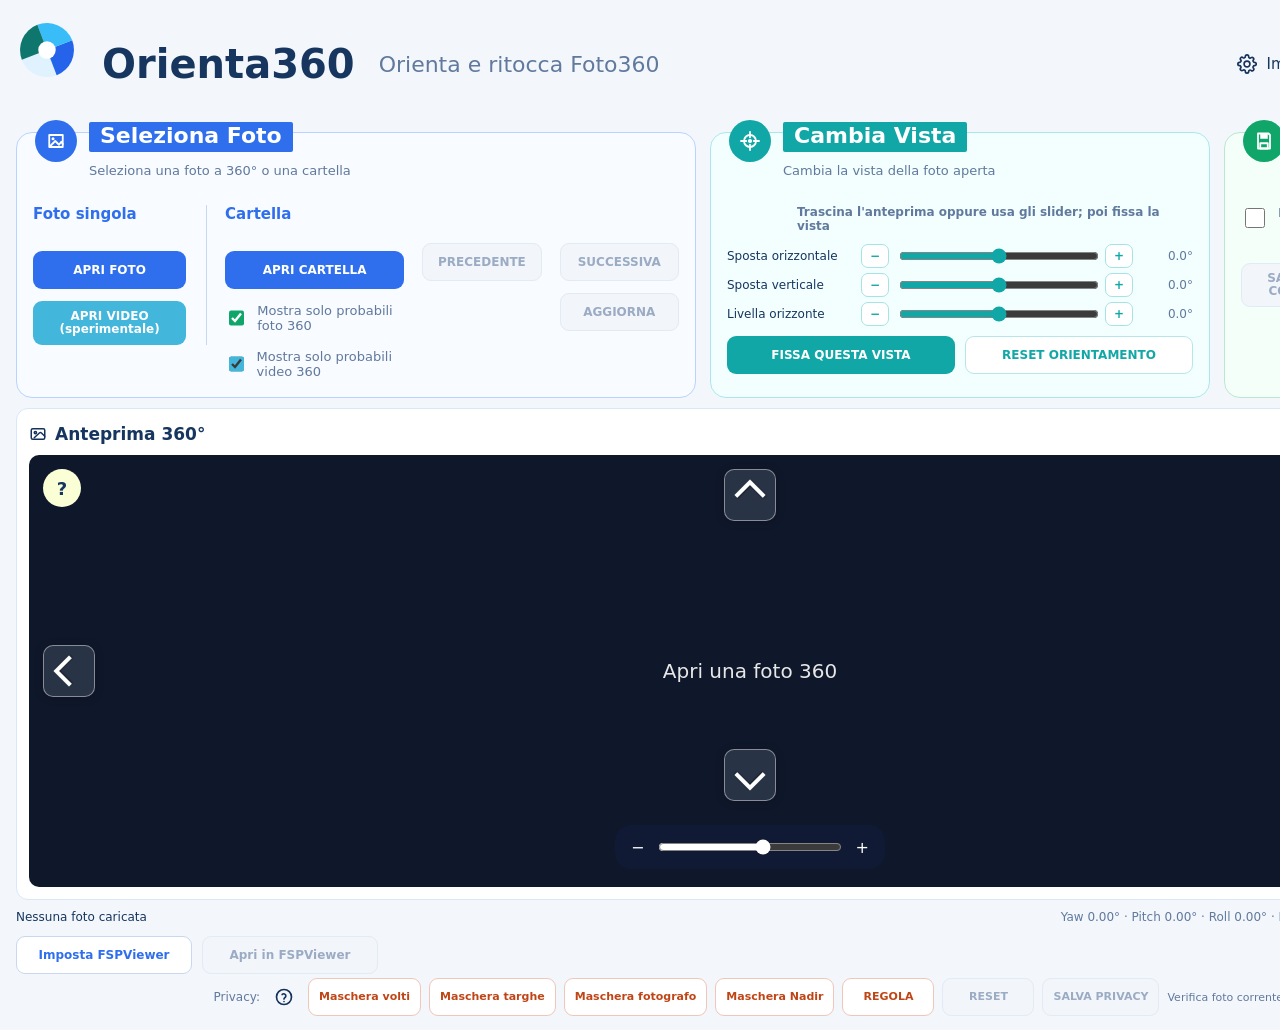
==== commit d593d736: "Modifiche 13.10.26 ore 18.20 - Salva come ora apre il file picker subito sul click, quindi dovrebbe " ====
--- a/docs/index.html
+++ b/docs/index.html
@@ -33,19 +33,23 @@
         <h2 class="card-title blue">Seleziona Foto</h2>
         <p class="card-subtitle">Seleziona una foto a 360° o una cartella</p>
         <div class="select-layout">
-          <div>
+          <div class="single-column">
             <h3>Foto singola</h3>
             <button id="openPhotoButton" class="action-button blue filled" type="button">APRI FOTO</button>
+            <button id="openVideoButton" class="action-button video filled" type="button">APRI VIDEO<br><span>(sperimentale)</span></button>
           </div>
-          <div>
+          <div class="folder-column">
             <h3>Cartella</h3>
             <button id="openFolderButton" class="action-button blue filled" type="button">APRI CARTELLA</button>
+            <label class="check-row"><input id="filter360" type="checkbox" checked> <span>Mostra solo probabili foto 360</span></label>
+            <label class="check-row video-filter"><input id="filterVideo360" type="checkbox" checked> <span>Mostra solo probabili video 360</span></label>
           </div>
-          <div class="folder-controls">
-            <button id="previousButton" class="action-button ghost" type="button" disabled>PRECEDENTE</button>
-            <button id="nextButton" class="action-button ghost" type="button" disabled>SUCCESSIVA</button>
-            <button id="refreshFolderButton" class="action-button ghost" type="button" disabled>AGGIORNA</button>
-            <label class="check-row"><input id="filter360" type="checkbox" checked> <span>Mostra solo probabili foto 360</span></label>
+          <div class="folder-controls previous-controls">
+            <button id="previousButton" class="action-button blue ghost" type="button" disabled>PRECEDENTE</button>
+          </div>
+          <div class="folder-controls next-controls">
+            <button id="nextButton" class="action-button blue ghost" type="button" disabled>SUCCESSIVA</button>
+            <button id="refreshFolderButton" class="action-button blue ghost" type="button" disabled>AGGIORNA</button>
           </div>
         </div>
       </article>
@@ -137,7 +141,7 @@
 
     <section class="viewer-row">
       <button id="setViewerButton" class="action-button blue outline" type="button">Imposta FSPViewer</button>
-      <button id="openViewerButton" class="action-button ghost" type="button" disabled>Apri in FSPViewer</button>
+      <button id="openViewerButton" class="action-button blue outline" type="button" disabled>Apri in FSPViewer</button>
     </section>
 
     <section class="privacy-row">
@@ -213,6 +217,7 @@
     <p><strong>Apri Cartella</strong> chiede al browser il permesso di leggere solo immagini JPG, JPEG o PNG dalla cartella scelta: le immagini restano sul PC dell'utente e non vengono inviate a GitHub.</p>
     <p>La spunta <strong>Mostra solo probabili foto 360</strong> è utile quando nella cartella sono presenti sia foto normali sia foto 360°.</p>
     <p><strong>Aggiorna</strong> è utile se aggiungi nuove immagini nella cartella da Esplora risorse mentre la cartella è già aperta nell'app.</p>
+    <p><strong>Video</strong> è predisposto nell'interfaccia per allinearsi alla versione locale, ma la lavorazione video online resta in preparazione.</p>
 
     <h3>2. Cambia Vista</h3>
     <p>Usa i controlli di zoom solo per analizzare meglio l'anteprima durante il lavoro: il livello di zoom non è un parametro che possa essere fisicamente salvato in una nuova foto 360.</p>
@@ -252,6 +257,30 @@
     </div>
   </dialog>
 
+  <dialog id="privacyHelpDialog" class="help-dialog privacy-help-dialog">
+    <form method="dialog"><button class="dialog-close" value="close" aria-label="Chiudi">×</button></form>
+    <h2>Istruzioni mascheramento Privacy</h2>
+    <p><strong>Maschera Nadir</strong> si applica in automatico sul polo basso dell'immagine.</p>
+    <p><strong>Maschera fotografo</strong> è un ovale che in prossimità dei poli diventa una maschera polare. Può essere abbinata alla Maschera Nadir per coprire una maggiore superficie.</p>
+    <p><strong>REGOLA</strong> permette di usare sul Nadir il mosaico oppure un logo con opacità, sfumatura, rotazione, forma e spostamento regolabili.</p>
+    <p><strong>Click</strong> sull'anteprima = posiziona maschera.</p>
+    <p><strong>Trascinamento mouse</strong> = sposta la vista per cercare e cliccare nuovi volti/targhe/fotografo.</p>
+    <p><strong>Shift+trascinamento</strong> = spostamento rapido della vista.</p>
+    <p><strong>Ctrl+Z</strong> continua ad annullare l'ultima maschera.</p>
+    <p>In modalità <strong>Volti</strong> o <strong>Targhe</strong>, il click aggiunge maschere ovali o rettangolari nei punti cliccati.</p>
+    <p>In modalità <strong>Fotografo</strong>, il click posiziona e sposta la maschera fotografo; <strong>Ctrl+click</strong> aggiunge maschere fotografo adiacenti o distanziate; <strong>Ctrl+trascinamento</strong> estende i pixel strisciando la maschera.</p>
+  </dialog>
+
+  <dialog id="overwriteDialog" class="confirm-dialog">
+    <form method="dialog"><button class="dialog-close" value="cancel" aria-label="Chiudi">×</button></form>
+    <h2>Sovrascrivere l'originale?</h2>
+    <p>Premendo Sì verrà anche creato un file di backup dell'originale.</p>
+    <div class="confirm-actions">
+      <button id="confirmOverwriteButton" class="action-button blue outline" type="button">Sì</button>
+      <button id="cancelOverwriteButton" class="action-button blue outline" type="button">No</button>
+    </div>
+  </dialog>
+
   <dialog id="settingsDialog" class="settings-dialog">
     <form method="dialog"><button class="dialog-close" value="close" aria-label="Chiudi">×</button></form>
     <h2>Impostazioni</h2>
@@ -266,6 +295,7 @@
       <p>Nel browser la cartella va confermata dall'utente a ogni sessione per motivi di sicurezza.</p>
       <label class="check-row"><input id="rememberWindowSetting" type="checkbox" checked disabled> <span>Ricorda dimensione/posizione finestra</span></label>
       <p>La versione online segue dimensione e posizione della finestra del browser.</p>
+      <button id="resetWindowButton" class="action-button blue outline" type="button">RIPRISTINA FINESTRA</button>
     </section>
 
     <section class="settings-panel" data-settings-panel="saving">
@@ -273,22 +303,45 @@
       <input id="orientedSuffix" type="text" value="_ORIENTATA">
       <label>Suffisso file privacy</label>
       <input id="maskedSuffix" type="text" value="_MASCHERATO">
-      <label>Qualità JPEG</label>
-      <input id="jpegQuality" type="range" min="85" max="100" value="98" step="1">
+      <label>Qualità JPG/JPEG</label>
+      <div class="range-with-value">
+        <input id="jpegQuality" type="range" min="85" max="100" value="98" step="1">
+        <output id="jpegQualityValue">98</output>
+      </div>
       <p>Quando disponibile, il browser apre una finestra di salvataggio. In caso contrario salva nella cartella Download.</p>
     </section>
 
     <section class="settings-panel" data-settings-panel="viewer">
-      <label>Visualizzatore consigliato</label>
-      <input id="viewerPath" type="text" value="C:\Program Files\FSPViewer\FSPViewer.exe">
-      <p>La web-app non può avviare direttamente programmi locali o leggere percorsi eseguibili. Il percorso resta come riferimento per aprire manualmente il JPG salvato con FSPViewer.</p>
-      <div class="dialog-actions">
-        <button id="openFspDownloadButton" class="action-button blue outline" type="button">Pagina FSPViewer</button>
-      </div>
+      <h3>Foto - percorso FSPViewer</h3>
+      <div class="viewer-setting-row">
+        <input id="viewerPath" type="text" value="C:\Program Files\FSPViewer\FSPViewer64.exe">
+        <button id="browseFspButton" class="action-button green outline" type="button">SFOGLIA...</button>
+      </div>
+      <div class="viewer-helper-row">
+        <button id="detectFspButton" class="action-button green outline" type="button">RILEVA FSPVIEWER</button>
+        <span>Per aprire le foto salvate.</span>
+      </div>
+
+      <hr>
+
+      <h3>Video - percorso VLC Media Player</h3>
+      <div class="viewer-setting-row">
+        <input id="vlcPath" type="text" value="C:\Program Files\VideoLAN\VLC\vlc.exe">
+        <button id="browseVlcButton" class="action-button video outline" type="button">SFOGLIA...</button>
+      </div>
+      <div class="viewer-helper-row">
+        <button id="detectVlcButton" class="action-button video outline" type="button">RILEVA VLC</button>
+        <span>Per aprire i video salvati.</span>
+      </div>
+
+      <label class="check-row auto-open-row"><input id="autoOpenResult" type="checkbox"> <span>Apri automaticamente il risultato dopo il salvataggio</span></label>
+      <p>Nota online: il browser non può avviare direttamente programmi locali; questi percorsi servono come promemoria operativo per la versione locale e per l'apertura manuale dei file salvati.</p>
     </section>
 
     <div class="dialog-actions settings-actions">
       <button id="resetSettingsButton" class="action-button blue outline" type="button">RIPRISTINA PREDEFINITI</button>
+      <span></span>
+      <button id="cancelSettingsButton" class="action-button blue outline" type="button">ANNULLA</button>
       <button id="closeSettingsButton" class="action-button green filled" type="button">SALVA</button>
     </div>
   </dialog>
--- a/docs/styles.css
+++ b/docs/styles.css
@@ -34,6 +34,10 @@
   cursor: default;
 }
 
+button span {
+  font: inherit;
+}
+
 .visually-hidden {
   position: absolute;
   width: 1px;
@@ -44,7 +48,7 @@
 }
 
 .app-shell {
-  min-width: 1280px;
+  min-width: 1500px;
   min-height: 100vh;
   padding: 20px 24px 12px;
 }
@@ -100,7 +104,7 @@
 
 .top-grid {
   display: grid;
-  grid-template-columns: minmax(480px, 5fr) minmax(390px, 4.1fr) minmax(285px, 3fr);
+  grid-template-columns: minmax(680px, 1.28fr) minmax(500px, 1fr) minmax(430px, 0.86fr);
   gap: 14px;
   min-height: 250px;
   margin-bottom: 10px;
@@ -186,40 +190,44 @@
 
 .select-layout {
   display: grid;
-  grid-template-columns: 1fr 1.1fr 1.65fr;
-  gap: 14px;
+  grid-template-columns: 1.05fr 1.08fr 0.72fr 0.72fr;
+  column-gap: 18px;
   height: 100%;
+  align-items: start;
 }
 
 .select-layout h3 {
   color: var(--blue);
   font-size: 15px;
-  margin: 0 0 18px;
+  margin: 0 0 16px;
   white-space: nowrap;
 }
 
-.select-layout .action-button {
+.single-column,
+.folder-column,
+.folder-controls {
+  display: grid;
+  align-content: start;
+  gap: 12px;
+}
+
+.single-column {
+  padding-right: 20px;
+  border-right: 1px solid #c8d8f0;
+}
+
+.folder-controls {
+  padding-top: 38px;
+}
+
+.select-layout .action-button,
+.folder-controls .action-button {
   width: 100%;
   min-width: 112px;
 }
 
-.folder-controls {
-  display: grid;
-  grid-template-columns: 1fr 1fr;
-  gap: 10px;
-  align-content: center;
-}
-
-.folder-controls .action-button {
-  min-width: 104px;
-}
-
-#refreshFolderButton {
-  grid-column: 2;
-}
-
-.folder-controls .check-row {
-  grid-column: 1 / -1;
+.folder-column .check-row {
+  min-height: 34px;
 }
 
 .action-button,
@@ -250,6 +258,7 @@
 }
 
 .blue.filled { background: var(--blue); }
+.video.filled { background: var(--video-blue); }
 .teal.filled { background: var(--teal); }
 .green.filled { background: var(--green); }
 .orange.filled,
@@ -257,6 +266,8 @@
 
 .blue.outline,
 .blue.ghost { color: var(--blue); border-color: #c8d8f0; }
+.video.outline,
+.video.ghost { color: var(--video-blue); border-color: #bfe7f4; }
 .teal.outline { color: var(--teal); border-color: #b7e6e9; }
 .green.outline { color: var(--green); border-color: #bde6ce; }
 .orange.outline,
@@ -329,6 +340,10 @@
   accent-color: var(--green);
 }
 
+.video-filter input {
+  accent-color: var(--video-blue);
+}
+
 .nadir-arrow {
   min-height: 58px;
   align-items: flex-start;
@@ -484,21 +499,35 @@
 .nav-arrow {
   position: absolute;
   z-index: 4;
-  width: 48px;
-  height: 48px;
+  width: 52px;
+  height: 52px;
   border-radius: 10px;
-  border: 1px solid rgba(255,255,255,0.45);
-  background: rgba(25, 35, 55, 0.50);
-  color: white;
-  font-size: 38px;
-  line-height: 1;
-  box-shadow: 0 1px 10px rgba(0,0,0,0.18);
-}
-
-.nav-arrow.left { left: 14px; top: calc(50% - 24px); }
-.nav-arrow.right { right: 14px; top: calc(50% - 24px); }
-.nav-arrow.up { top: 14px; left: calc(50% - 24px); }
-.nav-arrow.down { bottom: 78px; left: calc(50% - 24px); }
+  border: 1px solid rgba(255,255,255,0.44);
+  background: rgba(56, 68, 86, 0.64);
+  color: transparent;
+  font-size: 0;
+  box-shadow: 0 1px 10px rgba(0,0,0,0.20);
+}
+
+.nav-arrow::before {
+  content: "";
+  display: block;
+  width: 18px;
+  height: 18px;
+  margin: auto;
+  border-top: 4px solid white;
+  border-right: 4px solid white;
+  filter: drop-shadow(0 1px 1px rgba(0,0,0,0.45));
+}
+
+.nav-arrow.left { left: 14px; top: calc(50% - 26px); }
+.nav-arrow.right { right: 14px; top: calc(50% - 26px); }
+.nav-arrow.up { top: 14px; left: calc(50% - 26px); }
+.nav-arrow.down { bottom: 86px; left: calc(50% - 26px); }
+.nav-arrow.left::before { transform: rotate(-135deg); }
+.nav-arrow.right::before { transform: rotate(45deg); }
+.nav-arrow.up::before { transform: rotate(-45deg); }
+.nav-arrow.down::before { transform: rotate(135deg); }
 
 .preview-help {
   position: absolute;
@@ -724,6 +753,7 @@
   width: min(900px, calc(100vw - 64px));
   min-height: 620px;
   padding: 24px;
+  font-size: 15px;
 }
 
 .settings-tabs {
@@ -762,22 +792,89 @@
   display: grid;
   grid-template-columns: minmax(180px, 240px) minmax(260px, 1fr);
   align-items: center;
-  gap: 14px 18px;
+  gap: 16px 18px;
 }
 
 .settings-panel .check-row,
 .settings-panel p,
-.settings-panel .dialog-actions {
+.settings-panel .dialog-actions,
+.settings-panel h3,
+.settings-panel hr,
+.settings-panel .viewer-setting-row,
+.settings-panel .viewer-helper-row,
+.settings-panel .auto-open-row,
+#resetWindowButton {
   grid-column: 1 / -1;
 }
 
 .settings-panel input[type="text"] {
-  min-height: 38px;
+  min-height: 50px;
   border: 1px solid #c8d8f0;
-  border-radius: 8px;
-  padding: 8px 10px;
+  border-radius: 0;
+  padding: 10px 12px;
   color: var(--text);
   background: white;
+  font-size: 14px;
+}
+
+.settings-panel label {
+  color: var(--text);
+  font-weight: 700;
+}
+
+.settings-panel .check-row {
+  font-size: 16px;
+}
+
+.settings-panel p {
+  margin: -4px 0 8px 34px;
+  font-size: 14px;
+  color: var(--muted);
+}
+
+.range-with-value {
+  display: grid;
+  grid-template-columns: minmax(260px, 1fr) 44px;
+  align-items: center;
+  gap: 14px;
+}
+
+.range-with-value output {
+  color: var(--text);
+  text-align: right;
+}
+
+.settings-panel h3 {
+  margin: 0;
+  color: var(--text);
+  font-size: 17px;
+}
+
+.settings-panel hr {
+  width: 100%;
+  border: 0;
+  border-top: 1px solid #d8e8fb;
+}
+
+.viewer-setting-row {
+  display: grid;
+  grid-template-columns: minmax(360px, 1fr) 148px;
+  gap: 12px;
+}
+
+.viewer-helper-row {
+  display: flex;
+  align-items: center;
+  gap: 14px;
+}
+
+.viewer-helper-row .action-button {
+  min-width: 212px;
+}
+
+.viewer-helper-row span {
+  color: var(--muted);
+  font-size: 13px;
 }
 
 .settings-actions {
@@ -785,7 +882,10 @@
   left: 24px;
   right: 24px;
   bottom: 20px;
-  justify-content: space-between;
+  display: grid;
+  grid-template-columns: 264px 1fr 150px 150px;
+  gap: 12px;
+  align-items: center;
 }
 
 .form-grid {
@@ -845,6 +945,45 @@
   width: min(560px, calc(100vw - 48px));
 }
 
+.privacy-help-dialog {
+  width: min(1080px, calc(100vw - 48px));
+  max-height: min(700px, calc(100vh - 48px));
+}
+
+.confirm-dialog {
+  width: min(470px, calc(100vw - 48px));
+  padding: 22px 28px 24px;
+}
+
+.confirm-dialog h2 {
+  margin: 0 0 26px;
+  color: var(--text);
+  font-size: 15px;
+}
+
+.confirm-dialog p {
+  min-height: 88px;
+  margin: 0;
+  color: var(--text);
+  line-height: 1.4;
+}
+
+.confirm-actions {
+  display: grid;
+  grid-template-columns: 1fr 1fr;
+  gap: 18px;
+  margin-top: 16px;
+}
+
+.confirm-actions .action-button {
+  min-height: 58px;
+  border-color: #ddd;
+  background: #e6e6e6;
+  color: var(--text);
+  font-size: 16px;
+  font-weight: 400;
+}
+
 .folder-actions {
   gap: 10px;
 }
@@ -860,8 +999,7 @@
 }
 
 @media (max-width: 1280px) {
-  .app-shell { min-width: 1200px; padding-inline: 16px; }
-  .top-grid { grid-template-columns: minmax(470px, 1.3fr) minmax(375px, 1fr) minmax(285px, 0.82fr); }
+  .app-shell { min-width: 1500px; padding-inline: 16px; }
   .card { padding-inline: 16px; }
   .privacy-button { min-width: 92px; font-size: 11px; }
 }
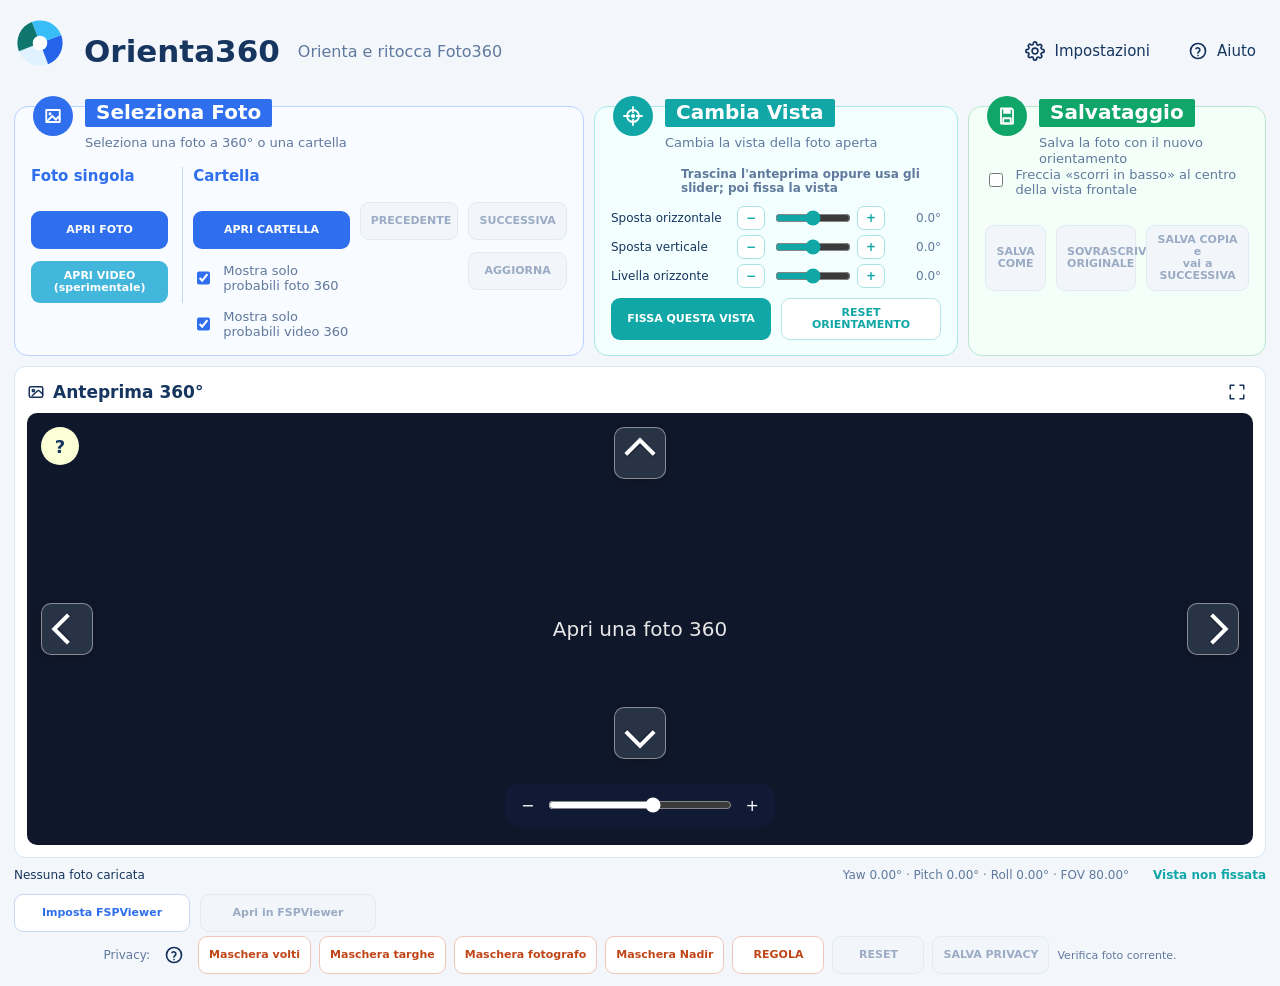
==== commit a23087de: "Modifiche 14.10.26 ore 01.56 - layout ridotto: niente min-width: 1500px, header/box meno enormi a zo" ====
--- a/docs/index.html
+++ b/docs/index.html
@@ -166,7 +166,7 @@
     <form method="dialog">
       <button class="dialog-close" value="close" aria-label="Chiudi">×</button>
     </form>
-    <h2>Regola mascheramenti Privacy</h2>
+    <h2 class="dialog-drag-handle">Regola mascheramenti Privacy <span>trascina</span></h2>
     <div class="form-grid">
       <label>Tipo Nadir</label>
       <div class="segmented">
@@ -181,28 +181,59 @@
       </div>
 
       <label>Dimensione Nadir</label>
-      <input id="nadirSize" type="range" min="14" max="42" value="26" step="1">
+      <div class="privacy-range">
+        <input id="nadirSize" type="range" min="14" max="42" value="26" step="1">
+        <output id="nadirSizeValue">26°</output>
+      </div>
 
       <label class="mosaic-only">Grana mosaico</label>
-      <input id="mosaicScale" class="mosaic-only" type="range" min="0.7" max="2.2" value="1" step="0.1">
+      <div class="privacy-range mosaic-only">
+        <input id="mosaicScale" type="range" min="0.7" max="2.2" value="1" step="0.1">
+        <output id="mosaicScaleValue">x1.0</output>
+      </div>
 
       <label class="logo-only">Opacità logo</label>
-      <input id="logoOpacity" class="logo-only" type="range" min="5" max="100" value="78" step="1">
+      <div class="privacy-range logo-only">
+        <input id="logoOpacity" type="range" min="5" max="100" value="78" step="1">
+        <output id="logoOpacityValue">78%</output>
+      </div>
 
       <label class="logo-only">Sfumatura bordo</label>
-      <input id="logoFeather" class="logo-only" type="range" min="0" max="80" value="22" step="1">
+      <div class="privacy-range logo-only">
+        <input id="logoFeather" type="range" min="0" max="80" value="22" step="1">
+        <output id="logoFeatherValue">22%</output>
+      </div>
 
       <label class="logo-only">Ovalizzazione</label>
-      <input id="logoOval" class="logo-only" type="range" min="-60" max="60" value="0" step="1">
+      <div class="privacy-range logo-only">
+        <input id="logoOval" type="range" min="-60" max="60" value="0" step="1">
+        <output id="logoOvalValue">0</output>
+      </div>
 
       <label class="logo-only">Ruota logo</label>
-      <input id="logoRotation" class="logo-only" type="range" min="0" max="360" value="0" step="1">
+      <div class="privacy-range privacy-range-stack logo-only">
+        <input id="logoRotation" type="range" min="0" max="360" value="0" step="1">
+        <output id="logoRotationValue">0°</output>
+        <div class="rotation-presets">
+          <button type="button" data-logo-rotation="90">90°</button>
+          <button type="button" data-logo-rotation="180">180°</button>
+          <button type="button" data-logo-rotation="270">270°</button>
+          <button type="button" data-logo-rotation="360">360°</button>
+          <span>oppure usa lo slider</span>
+        </div>
+      </div>
 
       <label class="logo-only">Sposta X</label>
-      <input id="logoOffsetX" class="logo-only" type="range" min="-55" max="55" value="0" step="1">
+      <div class="privacy-range logo-only">
+        <input id="logoOffsetX" type="range" min="-55" max="55" value="0" step="1">
+        <output id="logoOffsetXValue">0%</output>
+      </div>
 
       <label class="logo-only">Sposta Y</label>
-      <input id="logoOffsetY" class="logo-only" type="range" min="-55" max="55" value="0" step="1">
+      <div class="privacy-range logo-only">
+        <input id="logoOffsetY" type="range" min="-55" max="55" value="0" step="1">
+        <output id="logoOffsetYValue">0%</output>
+      </div>
     </div>
     <div class="dialog-actions">
       <button id="resetNadirButton" class="action-button orange outline" type="button">RESET PARAMETRI</button>
@@ -211,39 +242,78 @@
 
   <dialog id="helpDialog" class="help-dialog">
     <form method="dialog"><button class="dialog-close" value="close" aria-label="Chiudi">×</button></form>
-    <h2>Aiuto - Orienta360 Online</h2>
+    <h2>Help Orienta360</h2>
     <h3>1. Seleziona Foto</h3>
-    <p><strong>Apri Foto</strong> carica una singola foto 360° JPG, JPEG o PNG. La foto resta nel browser e non viene caricata su un server.</p>
-    <p><strong>Apri Cartella</strong> chiede al browser il permesso di leggere solo immagini JPG, JPEG o PNG dalla cartella scelta: le immagini restano sul PC dell'utente e non vengono inviate a GitHub.</p>
+    <p><strong>Apri</strong> una singola foto 360° oppure una cartella contenente più immagini per selezionarle in sequenza.</p>
     <p>La spunta <strong>Mostra solo probabili foto 360</strong> è utile quando nella cartella sono presenti sia foto normali sia foto 360°.</p>
     <p><strong>Aggiorna</strong> è utile se aggiungi nuove immagini nella cartella da Esplora risorse mentre la cartella è già aperta nell'app.</p>
-    <p><strong>Video</strong> è predisposto nell'interfaccia per allinearsi alla versione locale, ma la lavorazione video online resta in preparazione.</p>
 
     <h3>2. Cambia Vista</h3>
     <p>Usa i controlli di zoom solo per analizzare meglio l'anteprima durante il lavoro: il livello di zoom non è un parametro che possa essere fisicamente salvato in una nuova foto 360.</p>
-    <p>Trascina il mouse nell'anteprima: orizzontalmente, <strong>Yaw</strong>, per modificare la vista iniziale; verticalmente, <strong>Pitch</strong>, per inclinare la vista verso alto o basso.</p>
+    <p>Trascina il mouse nell'anteprima:</p>
+    <ul>
+      <li>Orizzontalmente, <strong>Yaw</strong>, per modificare la vista iniziale.</li>
+      <li>Verticalmente, <strong>Pitch</strong>, inclina la vista verso alto o basso. Procedi con piccoli spostamenti: quando la vista si avvicina al polo alto o al polo basso, anche variazioni minime possono cambiare molto l'inquadratura.</li>
+    </ul>
     <p><strong>Trascina nella direzione in cui vuoi spostare la vista</strong>: verso destra per guardare più a destra, verso l'alto per guardare più in alto.</p>
-    <p><strong>Shift+trascinamento</strong> accelera lo spostamento. In alternativa puoi usare le frecce sui lati dell'anteprima oppure gli slider.</p>
+    <p><strong>Shift+trascinamento</strong> accelera lo spostamento. In alternativa puoi usare le frecce sui lati dell'anteprima oppure gli slider <strong>Sposta orizzontale</strong>, <strong>Sposta verticale</strong> e <strong>Livella orizzonte</strong>.</p>
     <p>Poi salva le modifiche di orientamento con <strong>Fissa questa vista</strong> oppure resetta l'orientamento.</p>
 
     <h3>3. Salvataggio</h3>
     <p>Per attrarre l'attenzione verso il nadir dell'immagine, puoi sovrapporre una freccia rivolta verso il basso spuntando <strong>Freccia “scorri in basso” al centro della vista frontale</strong>.</p>
-    <p><strong>Salva come</strong> crea una nuova copia e, nei browser compatibili, apre la finestra di salvataggio con il nome proposto.</p>
-    <p><strong>Sovrascrivi originale</strong> modifica il file originale quando il browser ha ricevuto un permesso di scrittura sul file o sulla cartella. Se possibile, prima crea un backup <strong>_BACKUP_ORIGINALE</strong>; se il browser non concede quel permesso, viene proposta una copia.</p>
-    <p><strong>Salva copia e vai a successiva</strong> salva una copia con suffisso <strong>_ORIENTATA</strong> e passa alla foto seguente nella sequenza della cartella scelta.</p>
+    <p><strong>Salva come</strong> crea una nuova copia, cioè salva con nome.</p>
+    <p><strong>Sovrascrivi originale</strong> modifica il file originale secondo le impostazioni selezionate, con proposta di mantenere l'originale in un file di backup. Il backup attivo è il default consigliato.</p>
+    <p><strong>Salva copia e vai a successiva</strong> salva una copia della foto nominandola <strong>_ORIENTATA</strong> e passa alla foto seguente nella sequenza della cartella scelta. Non è attivo quando apri una foto singola.</p>
     <p>Se devi solo mascherare volti, targhe, persone o altri dettagli senza cambiare l'orientamento della foto, puoi saltare i comandi del box <strong>Cambia Vista</strong> e usare direttamente la sezione <strong>Privacy</strong>.</p>
 
-    <h3>4. Visualizzatore</h3>
-    <p><strong>Imposta FSPViewer</strong> apre la scheda Visualizzatore nelle impostazioni. Nella versione online il browser non può lanciare direttamente un programma installato sul PC, ma la scheda resta utile per ricordare il percorso e la procedura di verifica.</p>
-    <p><strong>Apri in FSPViewer</strong> resta disponibile come promemoria operativo: dopo il salvataggio apri il JPG scaricato con FSPViewer da Esplora risorse o dalla barra download del browser.</p>
-
-    <h3>5. Privacy</h3>
+    <h3>4. Barra inferiore</h3>
+    <h4>Visualizzatore</h4>
+    <p><strong>Imposta FSPViewer</strong>: dopo il salvataggio si attiva la possibilità di scegliere il percorso su disco del visualizzatore 360 FSPViewer consigliato. Il percorso può anche essere configurato nelle Impostazioni dell'App o rilevato automaticamente.</p>
+    <p>Nella cartella <strong>Orienta360\tools</strong> è presente il visualizzatore FSPViewer 2.4. Quando si volesse farne l'upgrade, scaricare FSPViewer dal sito ufficiale <a href="https://www.fsoft.it/FSPViewer/download/">fsoft.it/FSPViewer/download</a>. In base al sistema operativo in uso scegliere l'installer appropriato e poi lanciare l'eseguibile seguendo le istruzioni. Di default il software si installa in <strong>C:\Program Files\FSPViewer\</strong> e si suggerisce di accettare il percorso proposto, aggiornando di conseguenza quello in <strong>Impostazioni - Visualizzatore</strong>.</p>
+    <p><strong>Apri risultato in FSPViewer</strong>: apre un'anteprima veloce del file salvato. In Impostazioni si può richiedere l'apertura automatica dell'immagine dopo il salvataggio.</p>
+
+    <h4>Privacy</h4>
     <p><strong>Maschera Nadir</strong> si applica in automatico sul polo basso dell'immagine.</p>
-    <p><strong>Maschera fotografo</strong> è un ovale che in prossimità dei poli diventa una maschera polare e può essere abbinata alla Maschera Nadir.</p>
+    <p><strong>Maschera fotografo</strong> è un ovale che in prossimità dei poli diventa una maschera polare.<br>Può essere abbinata alla Maschera Nadir per coprire una maggiore superficie.</p>
     <p><strong>Regola</strong> permette di modificare l'ampiezza della Maschera Nadir e, quando usi il mosaico, la grana applicata alle maschere privacy.</p>
-    <p>Per il <strong>Nadir</strong> puoi scegliere tra copertura a mosaico oppure <strong>logo</strong>. In modalità logo puoi selezionare un file immagine e regolare opacità, sfumatura dei bordi, dimensione, rotazione, ovalizzazione e spostamento.</p>
-    <p><strong>Click</strong> sull'anteprima = posiziona maschera. <strong>Trascinamento</strong> = sposta la vista. <strong>Shift+trascinamento</strong> = spostamento rapido. <strong>Ctrl+Z</strong> annulla l'ultima maschera.</p>
-    <p><strong>Salva Privacy</strong> salva i mascheramenti applicati e produce un file con suffisso <strong>_MASCHERATO</strong>. Se non hai usato <strong>Fissa questa vista</strong>, il salvataggio privacy mantiene l'orientamento originale della foto.</p>
+    <p>Per il <strong>Nadir</strong> puoi scegliere tra copertura a mosaico oppure <strong>logo</strong>. In modalità logo puoi selezionare un file immagine e regolare opacità, sfumatura dei bordi, dimensione, rotazione, ovalizzazione orizzontale o verticale e piccolo spostamento dal centro.</p>
+    <p>La finestra <strong>Regola</strong> si apre lateralmente per lasciare visibile l'anteprima mentre modifichi i parametri del Nadir; puoi anche trascinarla dalla testata per posizionarla dove ti è più comoda. La rotazione del logo può essere regolata liberamente con lo slider oppure impostata rapidamente con i valori 90°, 180°, 270° e 360°.</p>
+    <p>In modalità <strong>Logo</strong> la grana mosaico non si applica al logo, che mantiene la propria grafica: per integrarlo nell'immagine usa soprattutto opacità, sfumatura bordo, dimensione, rotazione, ovalizzazione e spostamento.</p>
+    <p>Il logo scelto e i parametri del Nadir vengono ricordati localmente dall'app per i lavori successivi. Con <strong>Reset parametri</strong> puoi tornare ai valori base di dimensione, grana, opacità, sfumatura, rotazione, ovalizzazione e spostamento senza cancellare il file logo selezionato.</p>
+    <p>Per ottenere un logo Nadir nitido:</p>
+    <ul>
+      <li>usa preferibilmente un <strong>PNG con trasparenza</strong>, non un JPG;</li>
+      <li>prepara un file quadrato almeno <strong>2000 x 2000 px</strong>, meglio <strong>2400 x 2400 px</strong> se il logo viene usato grande;</li>
+      <li>parti da una grafica vettoriale o da un file originale, evitando screenshot o immagini già ridotte;</li>
+      <li>esporta con bordi e testi antialias e lascia un margine trasparente intorno al disegno, circa <strong>8-12%</strong>.</li>
+    </ul>
+    <p>L'anteprima dell'app lavora su una versione ridotta della pano: a zoom elevati può apparire più ruvida del file finale. Il risultato va valutato anche sul file <strong>_MASCHERATO</strong> aperto in FSPViewer.</p>
+    <p><strong>Click</strong> sull'anteprima = posiziona maschera.</p>
+    <p><strong>Trascinamento</strong> mouse = sposta la vista per cercare e cliccare nuovi volti, targhe o fotografo.</p>
+    <p><strong>Shift+trascinamento</strong> = spostamento rapido della vista.</p>
+    <p><strong>Ctrl+Z</strong> continua ad annullare l'ultima maschera.</p>
+
+    <p>In modalità <strong>Volti</strong> o <strong>Targhe</strong>:</p>
+    <ul>
+      <li><strong>Click</strong> sull'anteprima = <strong>aggiunge</strong> maschere ovali o rettangolari nei punti cliccati.</li>
+    </ul>
+
+    <p>In modalità <strong>Fotografo</strong>:</p>
+    <ul>
+      <li><strong>Click</strong> sull'anteprima = posiziona e <strong>sposta</strong> la maschera fotografo nel punto cliccato.</li>
+      <li><strong>Ctrl+click</strong> = aggiunge più maschere fotografo adiacenti o distanziate.</li>
+      <li><strong>Ctrl+trascinamento</strong> = estende i pixel strisciando la maschera fotografo nelle varie direzioni.</li>
+    </ul>
+    <p>Tutti i comandi si applicano sia nell'anteprima normale, sia nell'anteprima grande.</p>
+    <p><strong>Salva Privacy</strong> permette di salvare i mascheramenti applicati e produce un file con suffisso <strong>_MASCHERATO</strong>.</p>
+
+    <h3>5. Impostazioni</h3>
+    <p>La finestra <strong>Impostazioni</strong> raccoglie le opzioni generali, le preferenze di salvataggio e le opzioni del visualizzatore esterno.</p>
+    <ul>
+      <li><strong>Generali</strong>: ricorda l'ultima cartella usata e la dimensione o posizione della finestra.</li>
+      <li><strong>Salvataggio</strong>: imposta suffisso del file orientato, qualità JPEG e backup dell'originale.</li>
+      <li><strong>Visualizzatore</strong>: configura FSPViewer e l'eventuale apertura automatica dopo il salvataggio.</li>
+    </ul>
   </dialog>
 
   <dialog id="folderDialog" class="help-dialog folder-dialog">
@@ -262,13 +332,25 @@
     <h2>Istruzioni mascheramento Privacy</h2>
     <p><strong>Maschera Nadir</strong> si applica in automatico sul polo basso dell'immagine.</p>
     <p><strong>Maschera fotografo</strong> è un ovale che in prossimità dei poli diventa una maschera polare. Può essere abbinata alla Maschera Nadir per coprire una maggiore superficie.</p>
-    <p><strong>REGOLA</strong> permette di usare sul Nadir il mosaico oppure un logo con opacità, sfumatura, rotazione, forma e spostamento regolabili.</p>
+    <p><strong>Regola</strong> permette di usare sul Nadir il mosaico oppure un logo con opacità, sfumatura, rotazione, forma e spostamento regolabili.</p>
     <p><strong>Click</strong> sull'anteprima = posiziona maschera.</p>
-    <p><strong>Trascinamento mouse</strong> = sposta la vista per cercare e cliccare nuovi volti/targhe/fotografo.</p>
+    <p><strong>Trascinamento mouse</strong> = sposta la vista per cercare e cliccare nuovi volti, targhe o fotografo.</p>
     <p><strong>Shift+trascinamento</strong> = spostamento rapido della vista.</p>
     <p><strong>Ctrl+Z</strong> continua ad annullare l'ultima maschera.</p>
-    <p>In modalità <strong>Volti</strong> o <strong>Targhe</strong>, il click aggiunge maschere ovali o rettangolari nei punti cliccati.</p>
-    <p>In modalità <strong>Fotografo</strong>, il click posiziona e sposta la maschera fotografo; <strong>Ctrl+click</strong> aggiunge maschere fotografo adiacenti o distanziate; <strong>Ctrl+trascinamento</strong> estende i pixel strisciando la maschera.</p>
+
+    <p>In modalità <strong>Volti</strong> o <strong>Targhe</strong>:</p>
+    <ul>
+      <li><strong>Click</strong> sull'anteprima = <strong>aggiunge</strong> maschere ovali o rettangolari nei punti cliccati.</li>
+    </ul>
+
+    <p>In modalità <strong>Fotografo</strong>:</p>
+    <ul>
+      <li><strong>Click</strong> sull'anteprima = posiziona e <strong>sposta</strong> la maschera fotografo nel punto cliccato.</li>
+      <li><strong>Ctrl+click</strong> = aggiunge più maschere fotografo adiacenti o distanziate.</li>
+      <li><strong>Ctrl+trascinamento</strong> = estende i pixel strisciando la maschera fotografo nelle varie direzioni.</li>
+    </ul>
+    <p>Tutti i comandi si applicano sia nell'anteprima normale, sia nell'anteprima grande.</p>
+    <p><strong>Salva Privacy</strong> permette di salvare i mascheramenti applicati e produce un file con suffisso <strong>_MASCHERATO</strong>.</p>
   </dialog>
 
   <dialog id="overwriteDialog" class="confirm-dialog">
@@ -305,8 +387,8 @@
       <input id="maskedSuffix" type="text" value="_MASCHERATO">
       <label>Qualità JPG/JPEG</label>
       <div class="range-with-value">
-        <input id="jpegQuality" type="range" min="85" max="100" value="98" step="1">
-        <output id="jpegQualityValue">98</output>
+        <input id="jpegQuality" type="range" min="85" max="100" value="100" step="1">
+        <output id="jpegQualityValue">100</output>
       </div>
       <p>Quando disponibile, il browser apre una finestra di salvataggio. In caso contrario salva nella cartella Download.</p>
     </section>
--- a/docs/styles.css
+++ b/docs/styles.css
@@ -48,35 +48,35 @@
 }
 
 .app-shell {
-  min-width: 1500px;
+  min-width: 0;
   min-height: 100vh;
-  padding: 20px 24px 12px;
+  padding: 14px 18px 10px;
 }
 
 .app-header {
   display: flex;
   align-items: center;
-  gap: 24px;
-  height: 112px;
-  padding-bottom: 24px;
+  gap: 18px;
+  height: 92px;
+  padding-bottom: 18px;
 }
 
 .app-logo {
-  width: 62px;
-  height: 62px;
-  transform: translateY(-14px);
+  width: 52px;
+  height: 52px;
+  transform: translateY(-8px);
 }
 
 .app-header h1 {
   margin: 0;
-  font-size: 40px;
+  font-size: 31px;
   line-height: 1;
   font-weight: 700;
 }
 
 .app-header > span {
   color: var(--muted);
-  font-size: 22px;
+  font-size: 16px;
   margin-right: auto;
 }
 
@@ -104,18 +104,18 @@
 
 .top-grid {
   display: grid;
-  grid-template-columns: minmax(680px, 1.28fr) minmax(500px, 1fr) minmax(430px, 0.86fr);
-  gap: 14px;
-  min-height: 250px;
+  grid-template-columns: minmax(590px, 1.22fr) minmax(370px, 0.92fr) minmax(310px, 0.74fr);
+  gap: 12px;
+  min-height: 224px;
   margin-bottom: 10px;
 }
 
 .card {
   position: relative;
   border: 1px solid var(--line);
-  border-radius: 16px;
+  border-radius: 14px;
   background: #fff;
-  padding: 72px 22px 16px;
+  padding: 60px 18px 14px;
 }
 
 .select-card {
@@ -136,10 +136,10 @@
 
 .card-icon {
   position: absolute;
-  top: -13px;
+  top: -11px;
   left: 18px;
-  width: 42px;
-  height: 42px;
+  width: 40px;
+  height: 40px;
   border-radius: 50%;
   display: grid;
   place-items: center;
@@ -159,21 +159,21 @@
 
 .card-title {
   position: absolute;
-  top: -11px;
-  left: 72px;
+  top: -8px;
+  left: 70px;
   margin: 0;
   padding: 3px 11px 5px;
   color: white;
   border-radius: 2px;
-  font-size: 22px;
+  font-size: 20px;
   line-height: 1;
   font-weight: 700;
 }
 
 .card-subtitle {
   position: absolute;
-  top: 30px;
-  left: 72px;
+  top: 28px;
+  left: 70px;
   right: 18px;
   margin: 0;
   color: var(--muted);
@@ -190,8 +190,8 @@
 
 .select-layout {
   display: grid;
-  grid-template-columns: 1.05fr 1.08fr 0.72fr 0.72fr;
-  column-gap: 18px;
+  grid-template-columns: 1.05fr 1.08fr 0.68fr 0.68fr;
+  column-gap: 14px;
   height: 100%;
   align-items: start;
 }
@@ -199,7 +199,7 @@
 .select-layout h3 {
   color: var(--blue);
   font-size: 15px;
-  margin: 0 0 16px;
+  margin: 0 0 14px;
   white-space: nowrap;
 }
 
@@ -212,18 +212,18 @@
 }
 
 .single-column {
-  padding-right: 20px;
+  padding-right: 14px;
   border-right: 1px solid #c8d8f0;
 }
 
 .folder-controls {
-  padding-top: 38px;
+  padding-top: 35px;
 }
 
 .select-layout .action-button,
 .folder-controls .action-button {
   width: 100%;
-  min-width: 112px;
+  min-width: 0;
 }
 
 .folder-column .check-row {
@@ -289,7 +289,7 @@
 
 .slider-row {
   display: grid;
-  grid-template-columns: 126px 28px minmax(90px, 1fr) 28px 52px;
+  grid-template-columns: 118px 28px minmax(70px, 1fr) 28px 48px;
   align-items: center;
   gap: 8px;
   min-height: 29px;
@@ -338,6 +338,10 @@
   width: 20px;
   height: 20px;
   accent-color: var(--green);
+}
+
+.folder-column .check-row input {
+  accent-color: var(--blue);
 }
 
 .video-filter input {
@@ -703,15 +707,28 @@
   background: rgba(12, 24, 38, 0.35);
 }
 
+.floating-dialog::backdrop {
+  background: transparent;
+}
+
 .floating-dialog {
-  width: 640px;
-  padding: 22px;
+  position: fixed;
+  z-index: 20;
+  top: 96px;
+  right: 18px;
+  left: auto;
+  width: min(620px, calc(100vw - 36px));
+  max-height: calc(100vh - 124px);
+  margin: 0;
+  padding: 20px 22px 18px;
+  overflow: auto;
 }
 
 .help-dialog {
   width: min(780px, calc(100vw - 70px));
   max-height: calc(100vh - 70px);
   padding: 24px;
+  overflow: auto;
 }
 
 .help-dialog p {
@@ -721,7 +738,23 @@
 .help-dialog h3 {
   margin: 18px 0 6px;
   color: var(--teal);
+  font-size: 18px;
+}
+
+.help-dialog h4 {
+  margin: 14px 0 6px;
+  color: var(--text);
   font-size: 15px;
+}
+
+.help-dialog ul {
+  margin: 4px 0 12px 22px;
+  padding: 0;
+}
+
+.help-dialog li {
+  margin: 0 0 6px;
+  line-height: 1.45;
 }
 
 .dialog-close {
@@ -749,9 +782,24 @@
   font-size: 17px;
 }
 
+.dialog-drag-handle {
+  display: flex;
+  align-items: center;
+  justify-content: space-between;
+  gap: 18px;
+  cursor: move;
+  user-select: none;
+}
+
+.dialog-drag-handle span {
+  color: var(--muted);
+  font-size: 11px;
+  font-weight: 400;
+}
+
 .settings-dialog {
   width: min(900px, calc(100vw - 64px));
-  min-height: 620px;
+  min-height: 660px;
   padding: 24px;
   font-size: 15px;
 }
@@ -773,7 +821,7 @@
   border-radius: 14px;
   background: transparent;
   color: var(--muted);
-  font-weight: 700;
+  font-weight: 400;
 }
 
 .settings-tab.active {
@@ -819,11 +867,15 @@
 
 .settings-panel label {
   color: var(--text);
-  font-weight: 700;
+  font-weight: 400;
 }
 
 .settings-panel .check-row {
   font-size: 16px;
+}
+
+.settings-panel .check-row span {
+  font-weight: 400;
 }
 
 .settings-panel p {
@@ -848,6 +900,7 @@
   margin: 0;
   color: var(--text);
   font-size: 17px;
+  font-weight: 400;
 }
 
 .settings-panel hr {
@@ -888,16 +941,20 @@
   align-items: center;
 }
 
+.settings-panel[data-settings-panel="viewer"] {
+  padding-bottom: 76px;
+}
+
 .form-grid {
   display: grid;
-  grid-template-columns: 130px 1fr;
-  gap: 13px 16px;
+  grid-template-columns: 116px minmax(0, 1fr);
+  gap: 12px 14px;
   align-items: center;
 }
 
 .form-grid label {
-  font-size: 13px;
-  font-weight: 600;
+  font-size: 12px;
+  font-weight: 400;
 }
 
 .segmented {
@@ -906,13 +963,14 @@
 }
 
 .segmented button {
-  min-width: 100px;
-  min-height: 34px;
+  min-width: 82px;
+  min-height: 30px;
   border: 1px solid #efb8a6;
-  border-radius: 10px;
+  border-radius: 8px;
   background: white;
   color: var(--orange-active);
   font-weight: 700;
+  font-size: 11px;
 }
 
 .segmented button.active {
@@ -935,6 +993,51 @@
   white-space: nowrap;
 }
 
+.privacy-range {
+  display: grid;
+  grid-template-columns: minmax(150px, 1fr) 46px;
+  align-items: center;
+  gap: 12px;
+}
+
+.privacy-range input[type="range"] {
+  accent-color: var(--orange-active);
+}
+
+.privacy-range output {
+  color: var(--muted);
+  font-size: 12px;
+  text-align: right;
+}
+
+.privacy-range-stack {
+  align-items: start;
+}
+
+.rotation-presets {
+  grid-column: 1 / -1;
+  display: flex;
+  align-items: center;
+  gap: 8px;
+  margin-top: 2px;
+}
+
+.rotation-presets button {
+  min-width: 58px;
+  min-height: 28px;
+  border: 1px solid #efc0b1;
+  border-radius: 7px;
+  background: white;
+  color: var(--orange);
+  font-size: 11px;
+  font-weight: 400;
+}
+
+.rotation-presets span {
+  color: var(--muted);
+  font-size: 11px;
+}
+
 .dialog-actions {
   display: flex;
   justify-content: flex-end;
@@ -943,6 +1046,10 @@
 
 .folder-dialog {
   width: min(560px, calc(100vw - 48px));
+}
+
+.folder-dialog h2 {
+  color: var(--blue);
 }
 
 .privacy-help-dialog {
@@ -999,7 +1106,20 @@
 }
 
 @media (max-width: 1280px) {
-  .app-shell { min-width: 1500px; padding-inline: 16px; }
+  .app-shell { padding-inline: 14px; }
+  .top-grid {
+    grid-template-columns: minmax(570px, 1.2fr) minmax(350px, 0.88fr) minmax(292px, 0.72fr);
+    gap: 10px;
+  }
   .card { padding-inline: 16px; }
+  .select-layout { column-gap: 10px; }
+  .action-button { font-size: 11px; }
   .privacy-button { min-width: 92px; font-size: 11px; }
 }
+
+@media (max-width: 1120px) {
+  .top-grid { grid-template-columns: 1fr; }
+  .select-layout {
+    grid-template-columns: minmax(140px, 1fr) minmax(150px, 1fr) minmax(100px, 0.6fr) minmax(100px, 0.6fr);
+  }
+}
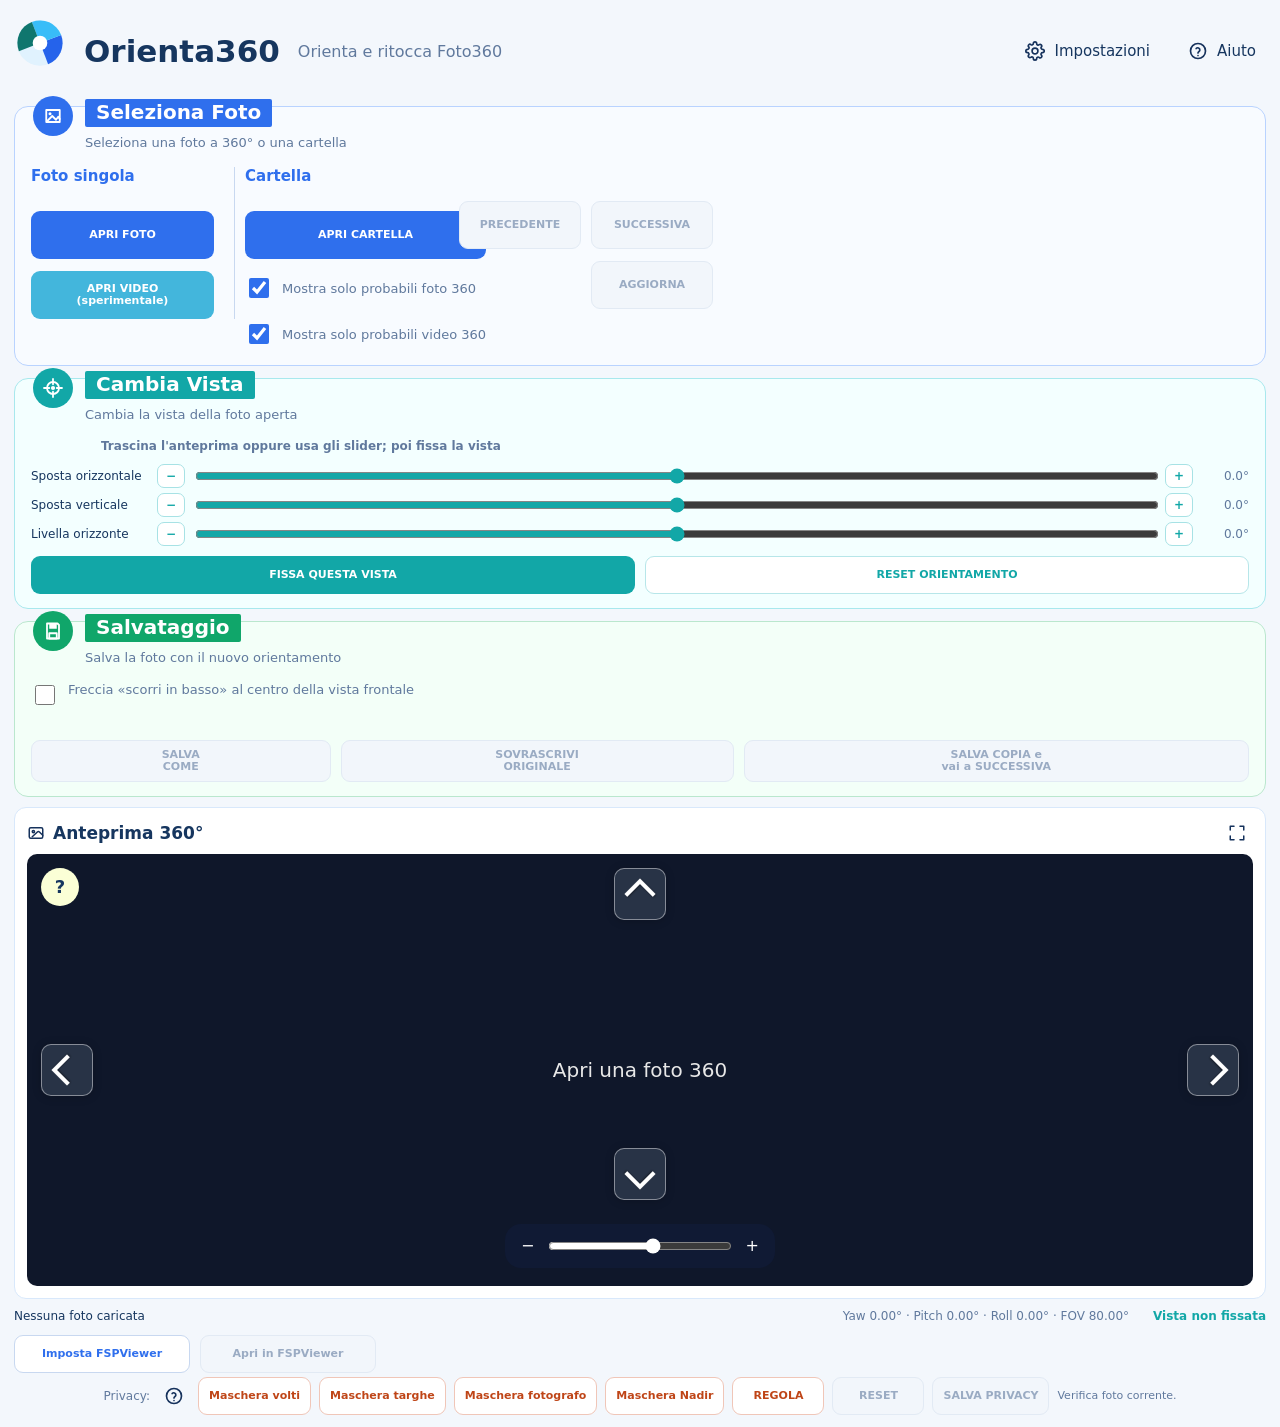
==== commit 7fbd3315: "Modifiche 14.10.26  ore 02:16" ====
--- a/docs/index.html
+++ b/docs/index.html
@@ -166,7 +166,7 @@
     <form method="dialog">
       <button class="dialog-close" value="close" aria-label="Chiudi">×</button>
     </form>
-    <h2 class="dialog-drag-handle">Regola mascheramenti Privacy <span>trascina</span></h2>
+    <h2 class="dialog-drag-handle">Regola mascheramenti Privacy</h2>
     <div class="form-grid">
       <label>Tipo Nadir</label>
       <div class="segmented">
@@ -242,11 +242,13 @@
 
   <dialog id="helpDialog" class="help-dialog">
     <form method="dialog"><button class="dialog-close" value="close" aria-label="Chiudi">×</button></form>
-    <h2>Help Orienta360</h2>
+    <h2>Aiuto - Orienta360 Online</h2>
     <h3>1. Seleziona Foto</h3>
-    <p><strong>Apri</strong> una singola foto 360° oppure una cartella contenente più immagini per selezionarle in sequenza.</p>
+    <p><strong>Apri Foto</strong> carica una singola foto 360° JPG, JPEG o PNG. La foto resta nel browser e non viene caricata su un server.</p>
+    <p><strong>Apri Cartella</strong> chiede al browser il permesso di leggere solo immagini JPG, JPEG o PNG dalla cartella scelta: le immagini restano sul PC dell'utente e non vengono inviate a GitHub.</p>
     <p>La spunta <strong>Mostra solo probabili foto 360</strong> è utile quando nella cartella sono presenti sia foto normali sia foto 360°.</p>
     <p><strong>Aggiorna</strong> è utile se aggiungi nuove immagini nella cartella da Esplora risorse mentre la cartella è già aperta nell'app.</p>
+    <p><strong>Video</strong> è predisposto nell'interfaccia per allinearsi alla versione locale, ma la lavorazione video online resta in preparazione.</p>
 
     <h3>2. Cambia Vista</h3>
     <p>Usa i controlli di zoom solo per analizzare meglio l'anteprima durante il lavoro: il livello di zoom non è un parametro che possa essere fisicamente salvato in una nuova foto 360.</p>
@@ -261,25 +263,23 @@
 
     <h3>3. Salvataggio</h3>
     <p>Per attrarre l'attenzione verso il nadir dell'immagine, puoi sovrapporre una freccia rivolta verso il basso spuntando <strong>Freccia “scorri in basso” al centro della vista frontale</strong>.</p>
-    <p><strong>Salva come</strong> crea una nuova copia, cioè salva con nome.</p>
-    <p><strong>Sovrascrivi originale</strong> modifica il file originale secondo le impostazioni selezionate, con proposta di mantenere l'originale in un file di backup. Il backup attivo è il default consigliato.</p>
+    <p><strong>Salva come</strong> crea una nuova copia e, nei browser compatibili, apre la finestra di salvataggio con il nome proposto.</p>
+    <p><strong>Sovrascrivi originale</strong> modifica il file originale quando il browser ha ricevuto un permesso di scrittura sul file o sulla cartella. Se possibile, prima crea un backup <strong>_BACKUP_ORIGINALE</strong>; se il browser non concede quel permesso, viene proposta una copia.</p>
     <p><strong>Salva copia e vai a successiva</strong> salva una copia della foto nominandola <strong>_ORIENTATA</strong> e passa alla foto seguente nella sequenza della cartella scelta. Non è attivo quando apri una foto singola.</p>
     <p>Se devi solo mascherare volti, targhe, persone o altri dettagli senza cambiare l'orientamento della foto, puoi saltare i comandi del box <strong>Cambia Vista</strong> e usare direttamente la sezione <strong>Privacy</strong>.</p>
 
-    <h3>4. Barra inferiore</h3>
-    <h4>Visualizzatore</h4>
-    <p><strong>Imposta FSPViewer</strong>: dopo il salvataggio si attiva la possibilità di scegliere il percorso su disco del visualizzatore 360 FSPViewer consigliato. Il percorso può anche essere configurato nelle Impostazioni dell'App o rilevato automaticamente.</p>
-    <p>Nella cartella <strong>Orienta360\tools</strong> è presente il visualizzatore FSPViewer 2.4. Quando si volesse farne l'upgrade, scaricare FSPViewer dal sito ufficiale <a href="https://www.fsoft.it/FSPViewer/download/">fsoft.it/FSPViewer/download</a>. In base al sistema operativo in uso scegliere l'installer appropriato e poi lanciare l'eseguibile seguendo le istruzioni. Di default il software si installa in <strong>C:\Program Files\FSPViewer\</strong> e si suggerisce di accettare il percorso proposto, aggiornando di conseguenza quello in <strong>Impostazioni - Visualizzatore</strong>.</p>
-    <p><strong>Apri risultato in FSPViewer</strong>: apre un'anteprima veloce del file salvato. In Impostazioni si può richiedere l'apertura automatica dell'immagine dopo il salvataggio.</p>
-
-    <h4>Privacy</h4>
+    <h3>4. Visualizzatore</h3>
+    <p><strong>Imposta FSPViewer</strong> apre la scheda Visualizzatore nelle impostazioni. Nella versione online il browser non può lanciare direttamente un programma installato sul PC, ma la scheda resta utile per ricordare il percorso e la procedura di verifica.</p>
+    <p><strong>Apri in FSPViewer</strong> resta disponibile come promemoria operativo: dopo il salvataggio apri il JPG scaricato con FSPViewer da Esplora risorse o dalla barra download del browser.</p>
+
+    <h3>5. Privacy</h3>
     <p><strong>Maschera Nadir</strong> si applica in automatico sul polo basso dell'immagine.</p>
     <p><strong>Maschera fotografo</strong> è un ovale che in prossimità dei poli diventa una maschera polare.<br>Può essere abbinata alla Maschera Nadir per coprire una maggiore superficie.</p>
     <p><strong>Regola</strong> permette di modificare l'ampiezza della Maschera Nadir e, quando usi il mosaico, la grana applicata alle maschere privacy.</p>
     <p>Per il <strong>Nadir</strong> puoi scegliere tra copertura a mosaico oppure <strong>logo</strong>. In modalità logo puoi selezionare un file immagine e regolare opacità, sfumatura dei bordi, dimensione, rotazione, ovalizzazione orizzontale o verticale e piccolo spostamento dal centro.</p>
     <p>La finestra <strong>Regola</strong> si apre lateralmente per lasciare visibile l'anteprima mentre modifichi i parametri del Nadir; puoi anche trascinarla dalla testata per posizionarla dove ti è più comoda. La rotazione del logo può essere regolata liberamente con lo slider oppure impostata rapidamente con i valori 90°, 180°, 270° e 360°.</p>
     <p>In modalità <strong>Logo</strong> la grana mosaico non si applica al logo, che mantiene la propria grafica: per integrarlo nell'immagine usa soprattutto opacità, sfumatura bordo, dimensione, rotazione, ovalizzazione e spostamento.</p>
-    <p>Il logo scelto e i parametri del Nadir vengono ricordati localmente dall'app per i lavori successivi. Con <strong>Reset parametri</strong> puoi tornare ai valori base di dimensione, grana, opacità, sfumatura, rotazione, ovalizzazione e spostamento senza cancellare il file logo selezionato.</p>
+    <p>Con <strong>Reset parametri</strong> puoi tornare ai valori base di dimensione, grana, opacità, sfumatura, rotazione, ovalizzazione e spostamento senza cancellare il file logo selezionato nella sessione corrente.</p>
     <p>Per ottenere un logo Nadir nitido:</p>
     <ul>
       <li>usa preferibilmente un <strong>PNG con trasparenza</strong>, non un JPG;</li>
@@ -287,7 +287,7 @@
       <li>parti da una grafica vettoriale o da un file originale, evitando screenshot o immagini già ridotte;</li>
       <li>esporta con bordi e testi antialias e lascia un margine trasparente intorno al disegno, circa <strong>8-12%</strong>.</li>
     </ul>
-    <p>L'anteprima dell'app lavora su una versione ridotta della pano: a zoom elevati può apparire più ruvida del file finale. Il risultato va valutato anche sul file <strong>_MASCHERATO</strong> aperto in FSPViewer.</p>
+    <p>L'anteprima dell'app lavora su una versione ridotta della pano: a zoom elevati può apparire più ruvida del file finale. Il risultato va valutato anche sul file <strong>_MASCHERATO</strong> salvato.</p>
     <p><strong>Click</strong> sull'anteprima = posiziona maschera.</p>
     <p><strong>Trascinamento</strong> mouse = sposta la vista per cercare e cliccare nuovi volti, targhe o fotografo.</p>
     <p><strong>Shift+trascinamento</strong> = spostamento rapido della vista.</p>
@@ -307,12 +307,12 @@
     <p>Tutti i comandi si applicano sia nell'anteprima normale, sia nell'anteprima grande.</p>
     <p><strong>Salva Privacy</strong> permette di salvare i mascheramenti applicati e produce un file con suffisso <strong>_MASCHERATO</strong>.</p>
 
-    <h3>5. Impostazioni</h3>
-    <p>La finestra <strong>Impostazioni</strong> raccoglie le opzioni generali, le preferenze di salvataggio e le opzioni del visualizzatore esterno.</p>
-    <ul>
-      <li><strong>Generali</strong>: ricorda l'ultima cartella usata e la dimensione o posizione della finestra.</li>
-      <li><strong>Salvataggio</strong>: imposta suffisso del file orientato, qualità JPEG e backup dell'originale.</li>
-      <li><strong>Visualizzatore</strong>: configura FSPViewer e l'eventuale apertura automatica dopo il salvataggio.</li>
+    <h3>6. Impostazioni</h3>
+    <p>La finestra <strong>Impostazioni</strong> raccoglie le opzioni generali, le preferenze di salvataggio e le opzioni del visualizzatore esterno, con i limiti di sicurezza propri del browser.</p>
+    <ul>
+      <li><strong>Generali</strong>: mostra le preferenze che nella versione locale ricordano cartella e finestra; online il browser richiede conferma a ogni sessione.</li>
+      <li><strong>Salvataggio</strong>: imposta suffisso del file orientato, suffisso privacy e qualità JPEG.</li>
+      <li><strong>Visualizzatore</strong>: conserva i percorsi FSPViewer/VLC come promemoria operativo, ma online non può avviare programmi locali.</li>
     </ul>
   </dialog>
 
--- a/docs/styles.css
+++ b/docs/styles.css
@@ -104,7 +104,7 @@
 
 .top-grid {
   display: grid;
-  grid-template-columns: minmax(590px, 1.22fr) minmax(370px, 0.92fr) minmax(310px, 0.74fr);
+  grid-template-columns: minmax(740px, 1.24fr) minmax(340px, 0.72fr) minmax(300px, 0.56fr);
   gap: 12px;
   min-height: 224px;
   margin-bottom: 10px;
@@ -190,8 +190,8 @@
 
 .select-layout {
   display: grid;
-  grid-template-columns: 1.05fr 1.08fr 0.68fr 0.68fr;
-  column-gap: 14px;
+  grid-template-columns: 204px 204px 122px 122px;
+  column-gap: 16px;
   height: 100%;
   align-items: start;
 }
@@ -212,22 +212,28 @@
 }
 
 .single-column {
-  padding-right: 14px;
+  padding-right: 20px;
   border-right: 1px solid #c8d8f0;
 }
 
 .folder-controls {
-  padding-top: 35px;
+  padding-top: 34px;
 }
 
 .select-layout .action-button,
 .folder-controls .action-button {
   width: 100%;
   min-width: 0;
+  min-height: 48px;
 }
 
 .folder-column .check-row {
   min-height: 34px;
+  white-space: nowrap;
+}
+
+.folder-column .check-row span {
+  white-space: nowrap;
 }
 
 .action-button,
@@ -782,6 +788,10 @@
   font-size: 17px;
 }
 
+.floating-dialog h2 {
+  padding-right: 42px;
+}
+
 .dialog-drag-handle {
   display: flex;
   align-items: center;
@@ -1105,12 +1115,9 @@
   display: none !important;
 }
 
-@media (max-width: 1280px) {
+@media (max-width: 1460px) {
   .app-shell { padding-inline: 14px; }
-  .top-grid {
-    grid-template-columns: minmax(570px, 1.2fr) minmax(350px, 0.88fr) minmax(292px, 0.72fr);
-    gap: 10px;
-  }
+  .top-grid { grid-template-columns: 1fr; }
   .card { padding-inline: 16px; }
   .select-layout { column-gap: 10px; }
   .action-button { font-size: 11px; }
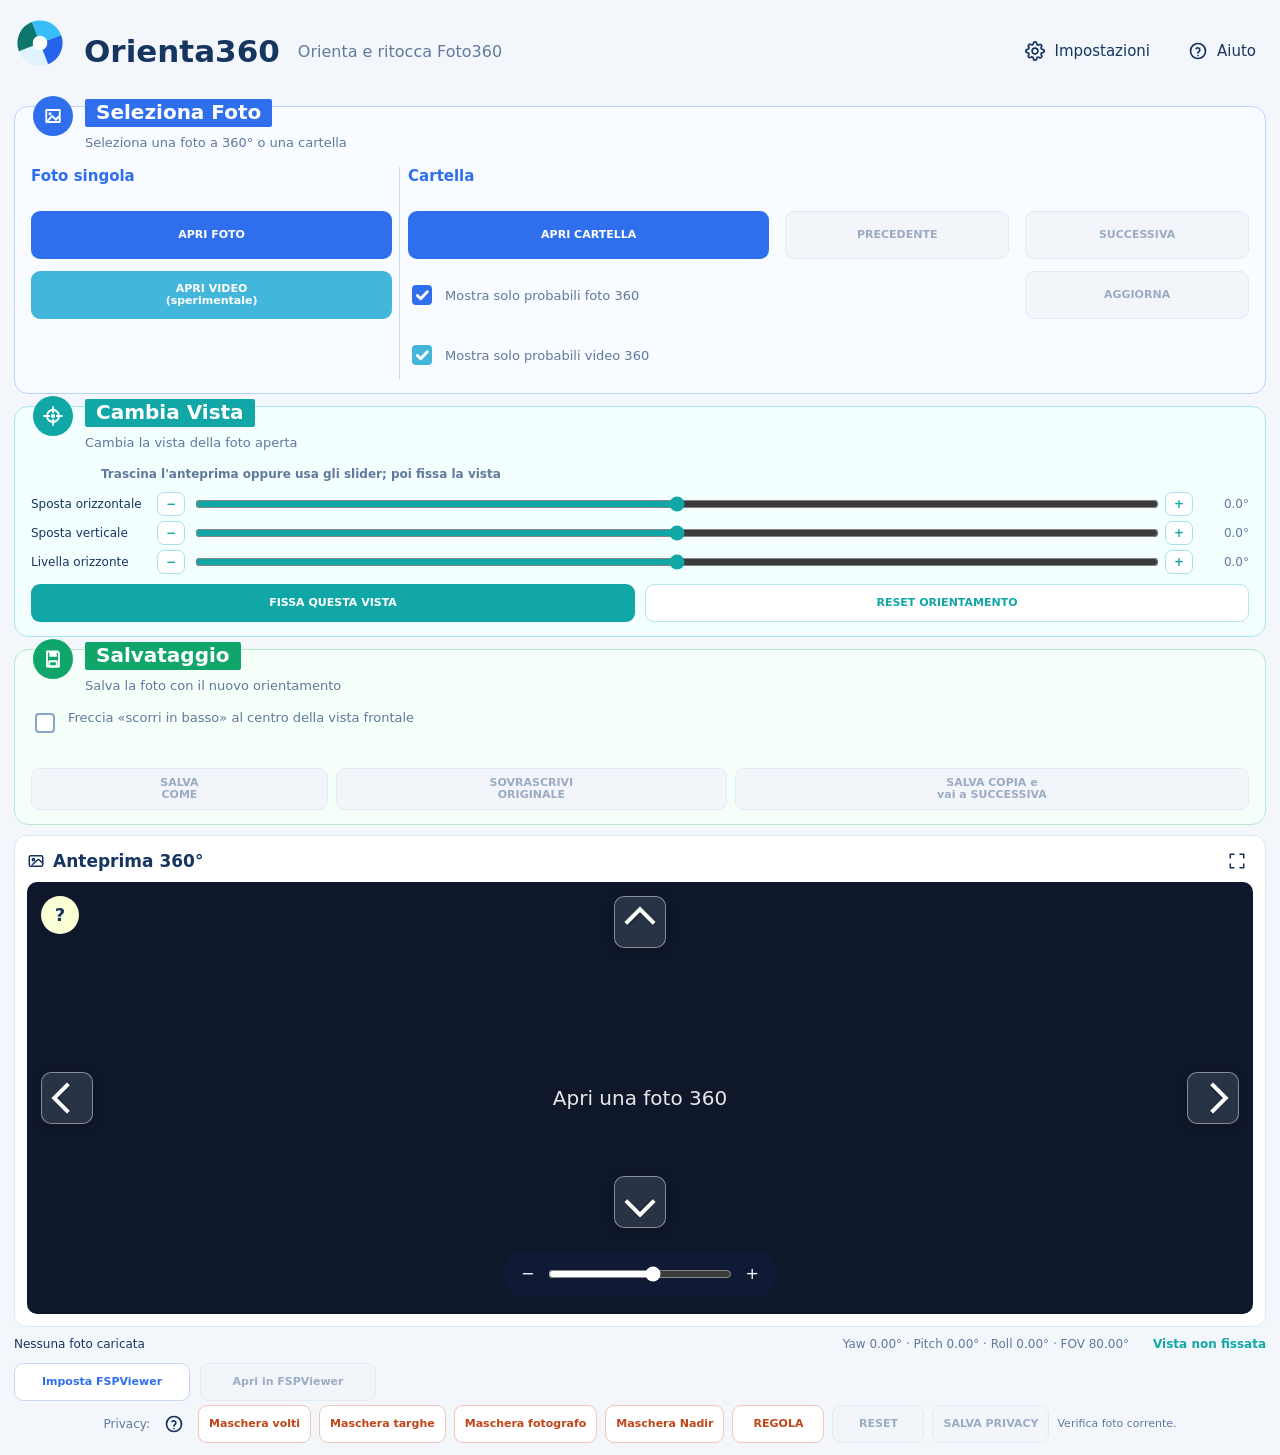
==== commit 571e256e: "Modifiche 14.10.26 ore 02:44 Cambiamenti: - APRI CARTELLA torna a una larghezza normale. - PRECEDE" ====
--- a/docs/index.html
+++ b/docs/index.html
@@ -33,24 +33,16 @@
         <h2 class="card-title blue">Seleziona Foto</h2>
         <p class="card-subtitle">Seleziona una foto a 360° o una cartella</p>
         <div class="select-layout">
-          <div class="single-column">
-            <h3>Foto singola</h3>
-            <button id="openPhotoButton" class="action-button blue filled" type="button">APRI FOTO</button>
-            <button id="openVideoButton" class="action-button video filled" type="button">APRI VIDEO<br><span>(sperimentale)</span></button>
-          </div>
-          <div class="folder-column">
-            <h3>Cartella</h3>
-            <button id="openFolderButton" class="action-button blue filled" type="button">APRI CARTELLA</button>
-            <label class="check-row"><input id="filter360" type="checkbox" checked> <span>Mostra solo probabili foto 360</span></label>
-            <label class="check-row video-filter"><input id="filterVideo360" type="checkbox" checked> <span>Mostra solo probabili video 360</span></label>
-          </div>
-          <div class="folder-controls previous-controls">
-            <button id="previousButton" class="action-button blue ghost" type="button" disabled>PRECEDENTE</button>
-          </div>
-          <div class="folder-controls next-controls">
-            <button id="nextButton" class="action-button blue ghost" type="button" disabled>SUCCESSIVA</button>
-            <button id="refreshFolderButton" class="action-button blue ghost" type="button" disabled>AGGIORNA</button>
-          </div>
+          <h3 class="single-title">Foto singola</h3>
+          <h3 class="folder-title">Cartella</h3>
+          <button id="openPhotoButton" class="action-button blue filled" type="button">APRI FOTO</button>
+          <button id="openVideoButton" class="action-button video filled" type="button">APRI VIDEO<br><span>(sperimentale)</span></button>
+          <button id="openFolderButton" class="action-button blue filled" type="button">APRI CARTELLA</button>
+          <label class="check-row photo-filter"><input id="filter360" type="checkbox" checked> <span>Mostra solo probabili foto 360</span></label>
+          <label class="check-row video-filter"><input id="filterVideo360" type="checkbox" checked> <span>Mostra solo probabili video 360</span></label>
+          <button id="previousButton" class="action-button blue ghost" type="button" disabled>PRECEDENTE</button>
+          <button id="nextButton" class="action-button blue ghost" type="button" disabled>SUCCESSIVA</button>
+          <button id="refreshFolderButton" class="action-button blue ghost" type="button" disabled>AGGIORNA</button>
         </div>
       </article>
 
--- a/docs/styles.css
+++ b/docs/styles.css
@@ -104,7 +104,7 @@
 
 .top-grid {
   display: grid;
-  grid-template-columns: minmax(740px, 1.24fr) minmax(340px, 0.72fr) minmax(300px, 0.56fr);
+  grid-template-columns: minmax(720px, 1.45fr) minmax(390px, 0.95fr) minmax(340px, 0.85fr);
   gap: 12px;
   min-height: 224px;
   margin-bottom: 10px;
@@ -189,11 +189,30 @@
 }
 
 .select-layout {
-  display: grid;
-  grid-template-columns: 204px 204px 122px 122px;
+  position: relative;
+  display: grid;
+  grid-template-columns: minmax(190px, 1fr) minmax(190px, 1fr) minmax(118px, 0.62fr) minmax(118px, 0.62fr);
+  grid-template-areas:
+    "single-title folder-title . ."
+    "open-photo open-folder previous next"
+    "open-video photo-filter photo-filter refresh"
+    ". video-filter video-filter .";
   column-gap: 16px;
+  row-gap: 12px;
   height: 100%;
   align-items: start;
+}
+
+.select-layout::before {
+  content: "";
+  grid-column: 1;
+  grid-row: 1 / -1;
+  justify-self: end;
+  width: 1px;
+  height: 100%;
+  transform: translateX(8px);
+  background: #c8d8f0;
+  pointer-events: none;
 }
 
 .select-layout h3 {
@@ -203,36 +222,31 @@
   white-space: nowrap;
 }
 
-.single-column,
-.folder-column,
-.folder-controls {
-  display: grid;
-  align-content: start;
-  gap: 12px;
-}
-
-.single-column {
-  padding-right: 20px;
-  border-right: 1px solid #c8d8f0;
-}
-
-.folder-controls {
-  padding-top: 34px;
-}
-
 .select-layout .action-button,
-.folder-controls .action-button {
+.select-layout .check-row {
   width: 100%;
   min-width: 0;
   min-height: 48px;
 }
 
-.folder-column .check-row {
-  min-height: 34px;
+.single-title { grid-area: single-title; }
+.folder-title { grid-area: folder-title; }
+#openPhotoButton { grid-area: open-photo; }
+#openVideoButton { grid-area: open-video; }
+#openFolderButton { grid-area: open-folder; }
+#previousButton { grid-area: previous; }
+#nextButton { grid-area: next; }
+#refreshFolderButton { grid-area: refresh; }
+.photo-filter { grid-area: photo-filter; }
+.video-filter { grid-area: video-filter; }
+
+.photo-filter,
+.video-filter {
   white-space: nowrap;
 }
 
-.folder-column .check-row span {
+.photo-filter span,
+.video-filter span {
   white-space: nowrap;
 }
 
@@ -343,15 +357,34 @@
 .check-row input {
   width: 20px;
   height: 20px;
-  accent-color: var(--green);
-}
-
-.folder-column .check-row input {
-  accent-color: var(--blue);
-}
-
-.video-filter input {
-  accent-color: var(--video-blue);
+  flex: 0 0 auto;
+  appearance: none;
+  border: 2px solid #8aa4c9;
+  border-radius: 4px;
+  background: white;
+}
+
+.check-row input:checked {
+  border-color: var(--green);
+  background-color: var(--green);
+  background-image: url("data:image/svg+xml,%3Csvg width='18' height='18' viewBox='0 0 18 18' xmlns='http://www.w3.org/2000/svg'%3E%3Cpath d='M4 9.2 7.4 12.5 14.2 5.4' fill='none' stroke='white' stroke-width='3' stroke-linecap='round' stroke-linejoin='round'/%3E%3C/svg%3E");
+  background-position: center;
+  background-repeat: no-repeat;
+  background-size: 17px 17px;
+}
+
+.check-row input:disabled {
+  opacity: 0.55;
+}
+
+.photo-filter input:checked {
+  border-color: var(--blue);
+  background-color: var(--blue);
+}
+
+.video-filter input:checked {
+  border-color: var(--video-blue);
+  background-color: var(--video-blue);
 }
 
 .nadir-arrow {
@@ -361,7 +394,8 @@
 
 .save-buttons {
   display: grid;
-  grid-template-columns: 0.8fr 1.05fr 1.35fr;
+  grid-template-columns: 0.82fr 1.08fr 1.42fr;
+  gap: 8px;
   margin-top: 0;
   align-items: stretch;
 }
@@ -1119,7 +1153,6 @@
   .app-shell { padding-inline: 14px; }
   .top-grid { grid-template-columns: 1fr; }
   .card { padding-inline: 16px; }
-  .select-layout { column-gap: 10px; }
   .action-button { font-size: 11px; }
   .privacy-button { min-width: 92px; font-size: 11px; }
 }
@@ -1127,6 +1160,13 @@
 @media (max-width: 1120px) {
   .top-grid { grid-template-columns: 1fr; }
   .select-layout {
-    grid-template-columns: minmax(140px, 1fr) minmax(150px, 1fr) minmax(100px, 0.6fr) minmax(100px, 0.6fr);
+    grid-template-columns: minmax(150px, 1fr) minmax(150px, 1fr);
+    grid-template-areas:
+      "single-title folder-title"
+      "open-photo open-folder"
+      "open-video photo-filter"
+      ". video-filter"
+      "previous next"
+      ". refresh";
   }
 }
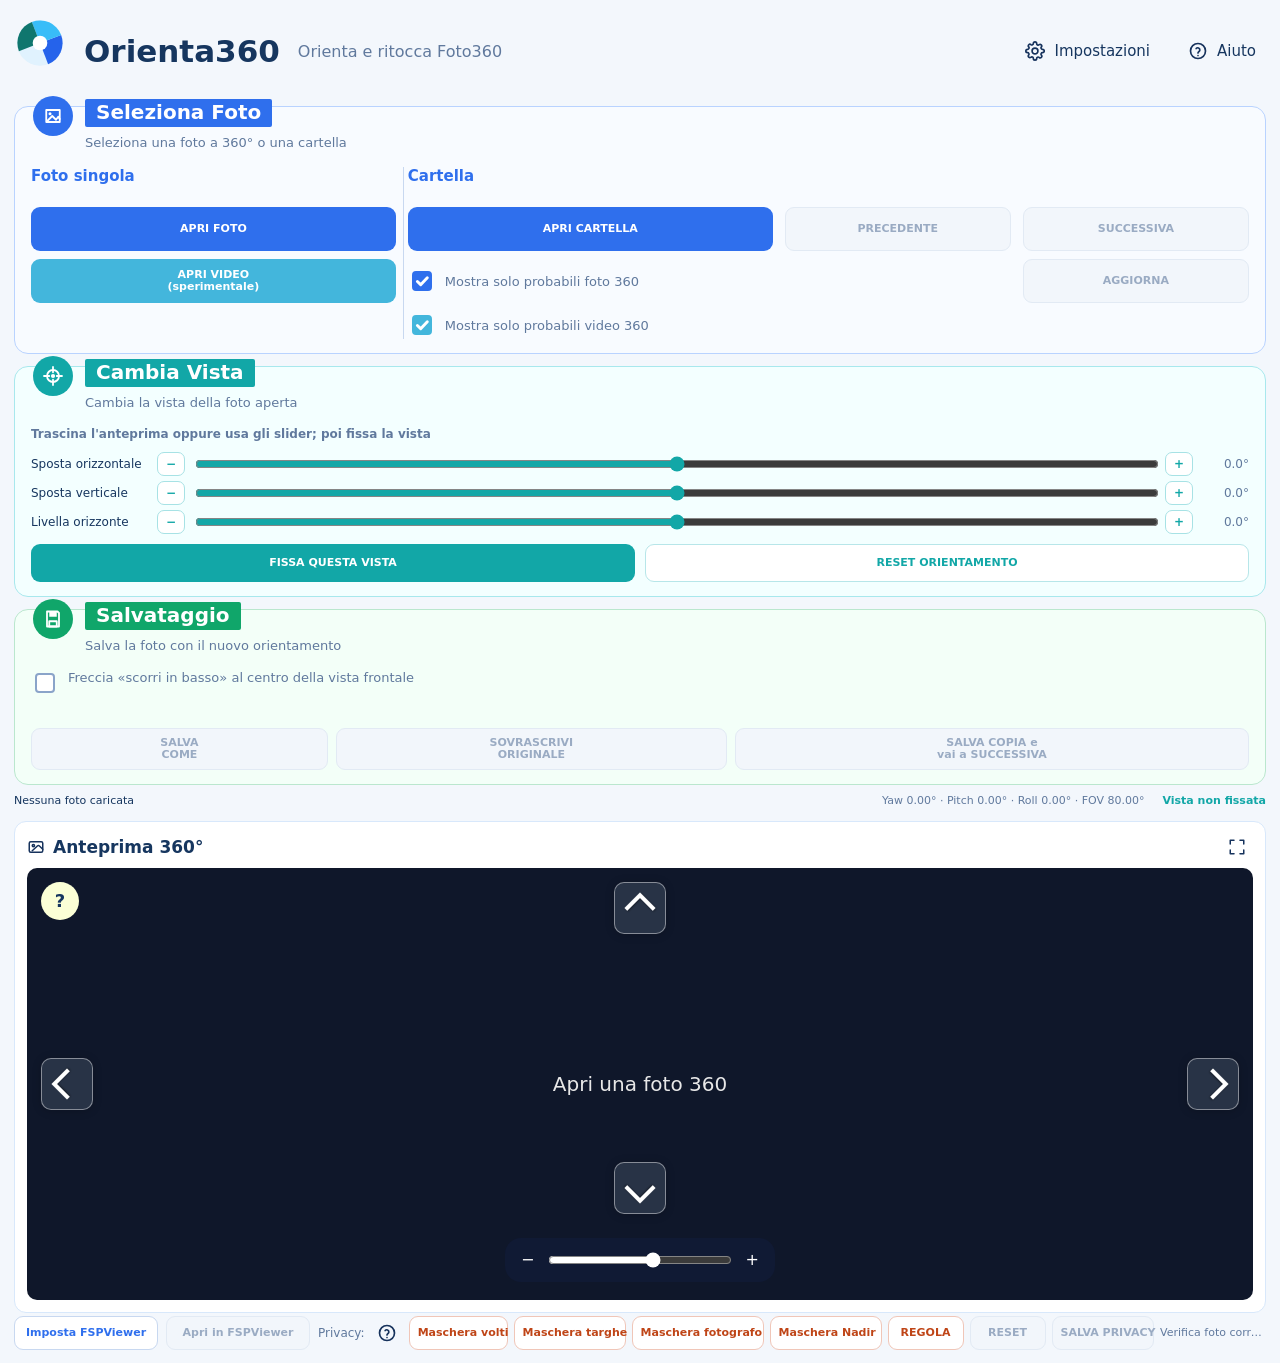
==== commit 2592fb65: "Modifiche 14.10.26 ore 3:19 Ho sistemato: - testo “Trascina…” allineato a sinistra e non più a capo" ====
--- a/docs/index.html
+++ b/docs/index.html
@@ -95,6 +95,12 @@
       </article>
     </section>
 
+    <section class="status-row">
+      <span id="fileInfo">Nessuna foto caricata</span>
+      <span id="viewInfo">Yaw 0.00° · Pitch 0.00° · Roll 0.00° · FOV 80.00°</span>
+      <strong id="fixedText">Vista non fissata</strong>
+    </section>
+
     <section class="preview-panel">
       <div class="preview-header">
         <img src="assets/icons/photo-outline.svg" alt="">
@@ -125,32 +131,27 @@
       </div>
     </section>
 
-    <section class="status-row">
-      <span id="fileInfo">Nessuna foto caricata</span>
-      <span id="viewInfo">Yaw 0.00° · Pitch 0.00° · Roll 0.00° · FOV 80.00°</span>
-      <strong id="fixedText">Vista non fissata</strong>
-    </section>
-
-    <section class="viewer-row">
-      <button id="setViewerButton" class="action-button blue outline" type="button">Imposta FSPViewer</button>
-      <button id="openViewerButton" class="action-button blue outline" type="button" disabled>Apri in FSPViewer</button>
-    </section>
-
-    <section class="privacy-row">
-      <span>Privacy:</span>
-      <button id="privacyHelpButton" class="small-icon-button" type="button" title="Istruzioni privacy"><img src="assets/icons/help.svg" alt=""></button>
-      <button class="privacy-button" data-tool="faces" type="button">Maschera volti</button>
-      <button class="privacy-button" data-tool="plates" type="button">Maschera targhe</button>
-      <button class="privacy-button" data-tool="photographer" type="button">Maschera fotografo</button>
-      <button class="privacy-button" data-tool="nadir" type="button">Maschera Nadir</button>
-      <button id="privacyTuneButton" class="privacy-button outline" type="button">REGOLA</button>
-      <button id="resetPrivacyButton" class="privacy-button outline" type="button" disabled>RESET</button>
-      <button id="savePrivacyButton" class="privacy-button filled" type="button" disabled>SALVA PRIVACY</button>
-      <div id="privacyProgress" class="privacy-progress hidden" aria-live="polite">
-        <strong>Salvataggio privacy in corso</strong>
-        <div class="privacy-progress-track"><div id="privacyProgressBar" class="privacy-progress-bar"></div></div>
-      </div>
-      <span id="privacyStatus">Verifica foto corrente.</span>
+    <section class="bottom-toolbar">
+      <div class="viewer-row">
+        <button id="setViewerButton" class="action-button blue outline" type="button">Imposta FSPViewer</button>
+        <button id="openViewerButton" class="action-button blue outline" type="button" disabled>Apri in FSPViewer</button>
+      </div>
+      <div class="privacy-row">
+        <span>Privacy:</span>
+        <button id="privacyHelpButton" class="small-icon-button" type="button" title="Istruzioni privacy"><img src="assets/icons/help.svg" alt=""></button>
+        <button class="privacy-button" data-tool="faces" type="button">Maschera volti</button>
+        <button class="privacy-button" data-tool="plates" type="button">Maschera targhe</button>
+        <button class="privacy-button" data-tool="photographer" type="button">Maschera fotografo</button>
+        <button class="privacy-button" data-tool="nadir" type="button">Maschera Nadir</button>
+        <button id="privacyTuneButton" class="privacy-button outline" type="button">REGOLA</button>
+        <button id="resetPrivacyButton" class="privacy-button outline" type="button" disabled>RESET</button>
+        <button id="savePrivacyButton" class="privacy-button filled" type="button" disabled>SALVA PRIVACY</button>
+        <div id="privacyProgress" class="privacy-progress hidden" aria-live="polite">
+          <strong>Salvataggio privacy in corso</strong>
+          <div class="privacy-progress-track"><div id="privacyProgressBar" class="privacy-progress-bar"></div></div>
+        </div>
+        <span id="privacyStatus">Verifica foto corrente.</span>
+      </div>
     </section>
   </main>
 
--- a/docs/styles.css
+++ b/docs/styles.css
@@ -104,10 +104,10 @@
 
 .top-grid {
   display: grid;
-  grid-template-columns: minmax(720px, 1.45fr) minmax(390px, 0.95fr) minmax(340px, 0.85fr);
+  grid-template-columns: minmax(640px, 1fr) minmax(420px, 1fr) minmax(380px, 0.95fr);
   gap: 12px;
-  min-height: 224px;
-  margin-bottom: 10px;
+  min-height: 216px;
+  margin-bottom: 2px;
 }
 
 .card {
@@ -191,14 +191,14 @@
 .select-layout {
   position: relative;
   display: grid;
-  grid-template-columns: minmax(190px, 1fr) minmax(190px, 1fr) minmax(118px, 0.62fr) minmax(118px, 0.62fr);
+  grid-template-columns: minmax(170px, 1fr) minmax(170px, 1fr) minmax(108px, 0.62fr) minmax(108px, 0.62fr);
   grid-template-areas:
     "single-title folder-title . ."
     "open-photo open-folder previous next"
     "open-video photo-filter photo-filter refresh"
     ". video-filter video-filter .";
-  column-gap: 16px;
-  row-gap: 12px;
+  column-gap: 12px;
+  row-gap: 8px;
   height: 100%;
   align-items: start;
 }
@@ -222,11 +222,17 @@
   white-space: nowrap;
 }
 
-.select-layout .action-button,
+.select-layout .action-button {
+  width: 100%;
+  min-width: 0;
+  min-height: 44px;
+}
+
 .select-layout .check-row {
   width: 100%;
   min-width: 0;
-  min-height: 48px;
+  min-height: 28px;
+  align-self: center;
 }
 
 .single-title { grid-area: single-title; }
@@ -301,10 +307,11 @@
 }
 
 .view-hint {
-  margin: 0 0 8px 70px;
+  margin: 0 0 8px;
   color: var(--muted);
   font-size: 12px;
   font-weight: 700;
+  white-space: nowrap;
 }
 
 .slider-row {
@@ -425,13 +432,13 @@
 }
 
 .privacy-progress {
-  flex: 0 0 min(520px, 100%);
-  display: grid;
-  grid-template-columns: auto minmax(180px, 1fr);
-  align-items: center;
-  gap: 10px;
-  color: var(--text);
-  font-size: 12px;
+  flex: 1 1 260px;
+  display: grid;
+  grid-template-columns: auto minmax(120px, 1fr);
+  align-items: center;
+  gap: 8px;
+  color: var(--text);
+  font-size: 11px;
   white-space: normal;
 }
 
@@ -645,10 +652,11 @@
 .status-row {
   display: flex;
   align-items: center;
-  gap: 24px;
-  min-height: 34px;
-  color: var(--muted);
-  font-size: 12px;
+  gap: 18px;
+  min-height: 28px;
+  margin-bottom: 6px;
+  color: var(--muted);
+  font-size: 11px;
 }
 
 #fileInfo {
@@ -663,24 +671,36 @@
   color: var(--teal);
 }
 
+.bottom-toolbar {
+  display: flex;
+  align-items: center;
+  gap: 8px;
+  min-height: 40px;
+  white-space: nowrap;
+}
+
 .viewer-row {
   display: flex;
   align-items: center;
-  gap: 10px;
-  min-height: 42px;
+  flex: 0 0 auto;
+  gap: 8px;
+  min-height: 38px;
 }
 
 .viewer-row .action-button {
-  min-width: 176px;
+  min-width: 144px;
+  min-height: 34px;
 }
 
 .privacy-row {
   display: flex;
   align-items: center;
-  justify-content: center;
-  gap: 8px;
-  min-height: 42px;
-  flex-wrap: wrap;
+  justify-content: flex-start;
+  flex: 1 1 auto;
+  gap: 6px;
+  min-height: 38px;
+  min-width: 0;
+  flex-wrap: nowrap;
   white-space: nowrap;
 }
 
@@ -720,7 +740,23 @@
   color: var(--orange-active);
   background: white;
   border-color: #f0c6b8;
-  min-width: 108px;
+  min-width: 96px;
+  min-height: 34px;
+  padding-inline: 8px;
+}
+
+.privacy-button[data-tool="photographer"] {
+  min-width: 132px;
+}
+
+.privacy-button[data-tool="plates"],
+.privacy-button[data-tool="nadir"] {
+  min-width: 112px;
+}
+
+#privacyTuneButton,
+#resetPrivacyButton {
+  min-width: 76px;
 }
 
 .privacy-button.active {
@@ -729,10 +765,12 @@
 }
 
 #privacyStatus {
-  max-width: 220px;
+  max-width: 170px;
   color: var(--muted);
   font-size: 11px;
-  white-space: normal;
+  overflow: hidden;
+  text-overflow: ellipsis;
+  white-space: nowrap;
 }
 
 dialog {
